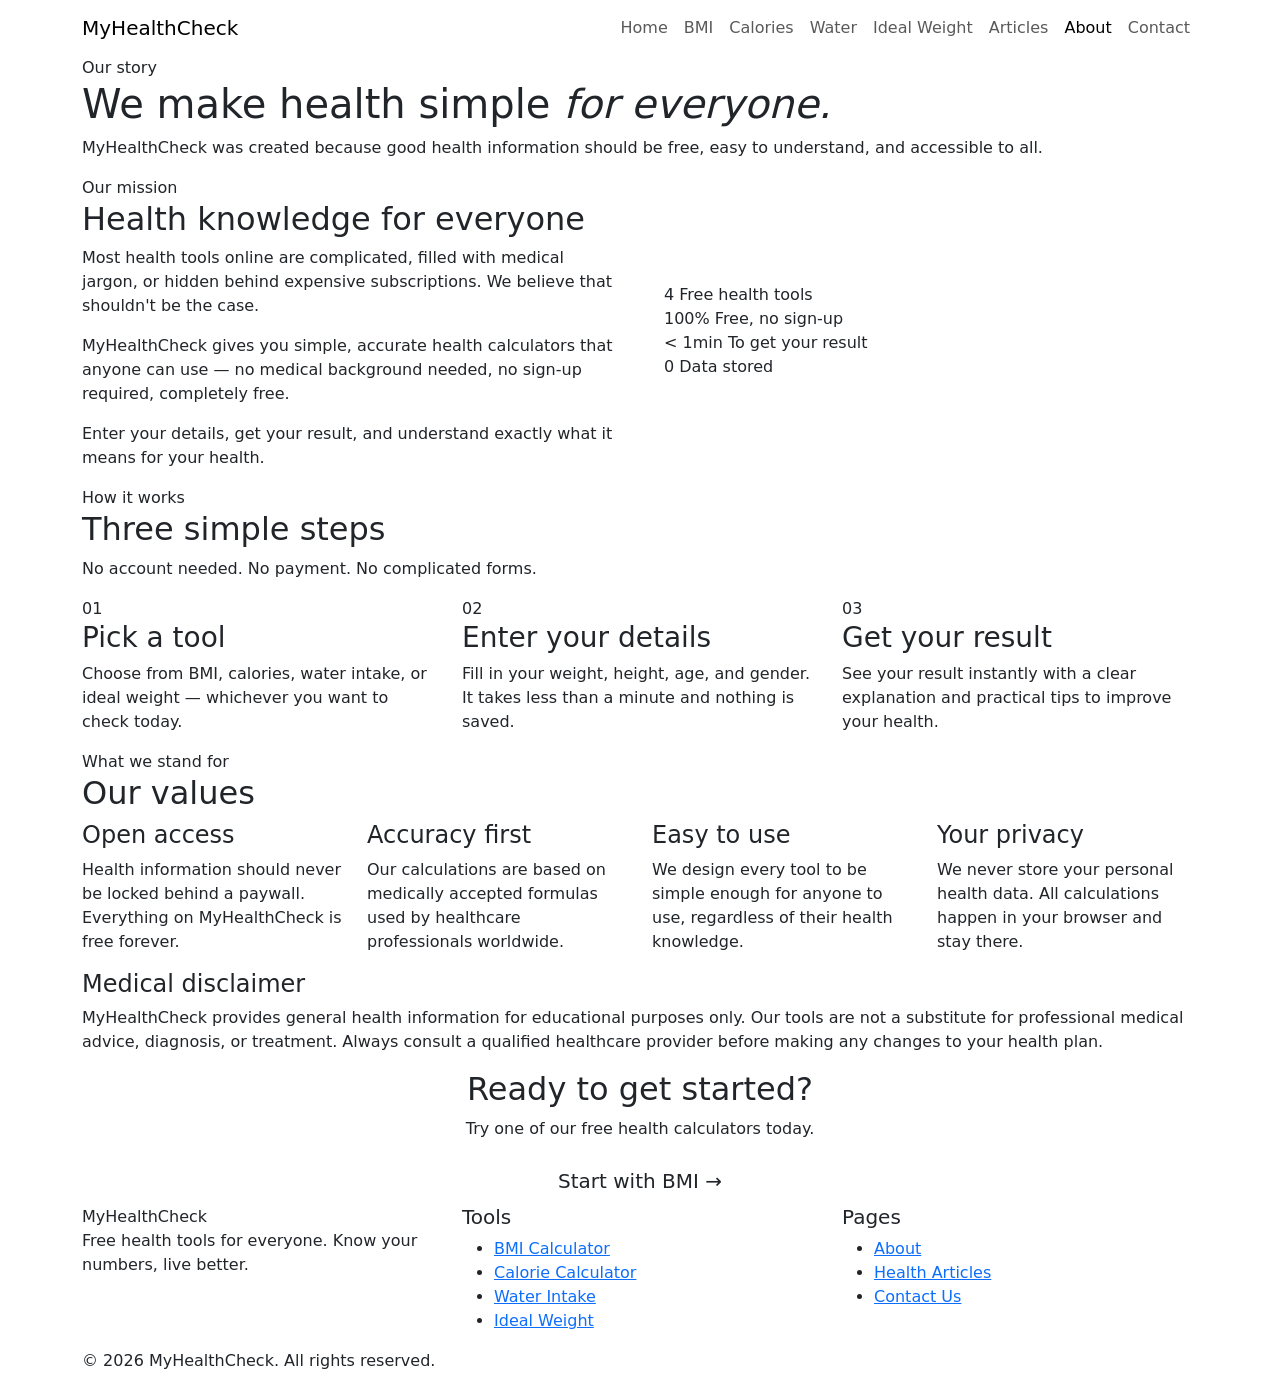
==== About.html @ 9df53d8b "updated the about page" ====
<!DOCTYPE html>
<html lang="en">
<head>
  <meta charset="UTF-8" />
  <meta name="viewport" content="width=device-width, initial-scale=1.0" />
  <title>About | MyHealthCheck</title>
  <link href="https://cdn.jsdelivr.net/npm/bootstrap@5.3.0/dist/css/bootstrap.min.css" rel="stylesheet" />
  <link href="https://fonts.googleapis.com/css2?family=Plus+Jakarta+Sans:wght@400;500;600;700&family=Fraunces:ital,wght@0,400;0,700;1,400&display=swap" rel="stylesheet" />
  <link rel="stylesheet" href="styles.css" />
</head>
<body>

  <!-- NAVBAR -->
  <nav class="navbar navbar-expand-lg sticky-top">
    <div class="container">
      <a class="navbar-brand" href="index.html">MyHealth<span>Check</span></a>
      <button class="navbar-toggler" type="button" data-bs-toggle="collapse" data-bs-target="#navMenu">
        <span class="navbar-toggler-icon"></span>
      </button>
      <div class="collapse navbar-collapse" id="navMenu">
        <ul class="navbar-nav ms-auto align-items-center">
          <li class="nav-item"><a class="nav-link" href="index.html">Home</a></li>
          <li class="nav-divider"></li>
          <li class="nav-item"><a class="nav-link" href="bmi.html">BMI</a></li>
          <li class="nav-divider"></li>
          <li class="nav-item"><a class="nav-link" href="calories.html">Calories</a></li>
          <li class="nav-divider"></li>
          <li class="nav-item"><a class="nav-link" href="water.html">Water</a></li>
          <li class="nav-divider"></li>
          <li class="nav-item"><a class="nav-link" href="weight.html">Ideal Weight</a></li>
          <li class="nav-divider"></li>
          <li class="nav-item"><a class="nav-link" href="articles.html">Articles</a></li>
          <li class="nav-divider"></li>
          <li class="nav-item"><a class="nav-link active" href="about.html">About</a></li>
          <li class="nav-divider"></li>
          <li class="nav-item"><a class="nav-link btn-contact" href="contact.html">Contact</a></li>
        </ul>
      </div>
    </div>
  </nav>

  <!-- PAGE HERO -->
  <section class="page-hero">
    <div class="container">
      <span class="hero-eyebrow">Our story</span>
      <h1 class="page-hero-title">We make health simple <em>for everyone.</em></h1>
      <p class="page-hero-sub">MyHealthCheck was created because good health information should be free, easy to understand, and accessible to all.</p>
    </div>
  </section>

  <!-- MISSION -->
  <section class="about-mission">
    <div class="container">
      <div class="row align-items-center g-5">
        <div class="col-lg-6">
          <span class="section-eyebrow">Our mission</span>
          <h2>Health knowledge for everyone</h2>
          <p>Most health tools online are complicated, filled with medical jargon, or hidden behind expensive subscriptions. We believe that shouldn't be the case.</p>
          <p>MyHealthCheck gives you simple, accurate health calculators that anyone can use — no medical background needed, no sign-up required, completely free.</p>
          <p>Enter your details, get your result, and understand exactly what it means for your health.</p>
        </div>
        <div class="col-lg-6">
          <div class="mission-stats">
            <div class="mstat">
              <span class="mstat-num">4</span>
              <span class="mstat-label">Free health tools</span>
            </div>
            <div class="mstat accent">
              <span class="mstat-num">100%</span>
              <span class="mstat-label">Free, no sign-up</span>
            </div>
            <div class="mstat">
              <span class="mstat-num">&lt; 1min</span>
              <span class="mstat-label">To get your result</span>
            </div>
            <div class="mstat accent">
              <span class="mstat-num">0</span>
              <span class="mstat-label">Data stored</span>
            </div>
          </div>
        </div>
      </div>
    </div>
  </section>

  <!-- HOW IT WORKS -->
  <section class="how-section">
    <div class="container">
      <div class="section-header">
        <span class="section-eyebrow">How it works</span>
        <h2>Three simple steps</h2>
        <p>No account needed. No payment. No complicated forms.</p>
      </div>
      <div class="row g-4 justify-content-center">
        <div class="col-md-4">
          <div class="step-card">
            <div class="step-num">01</div>
            <h3>Pick a tool</h3>
            <p>Choose from BMI, calories, water intake, or ideal weight — whichever you want to check today.</p>
          </div>
        </div>
        <div class="col-md-4">
          <div class="step-card">
            <div class="step-num">02</div>
            <h3>Enter your details</h3>
            <p>Fill in your weight, height, age, and gender. It takes less than a minute and nothing is saved.</p>
          </div>
        </div>
        <div class="col-md-4">
          <div class="step-card">
            <div class="step-num">03</div>
            <h3>Get your result</h3>
            <p>See your result instantly with a clear explanation and practical tips to improve your health.</p>
          </div>
        </div>
      </div>
    </div>
  </section>

  <!-- VALUES -->
  <section class="values-section">
    <div class="container">
      <div class="section-header">
        <span class="section-eyebrow">What we stand for</span>
        <h2>Our values</h2>
      </div>
      <div class="row g-4">
        <div class="col-sm-6 col-lg-3">
          <div class="value-card">
            <h4>Open access</h4>
            <p>Health information should never be locked behind a paywall. Everything on MyHealthCheck is free forever.</p>
          </div>
        </div>
        <div class="col-sm-6 col-lg-3">
          <div class="value-card">
            <h4>Accuracy first</h4>
            <p>Our calculations are based on medically accepted formulas used by healthcare professionals worldwide.</p>
          </div>
        </div>
        <div class="col-sm-6 col-lg-3">
          <div class="value-card">
            <h4>Easy to use</h4>
            <p>We design every tool to be simple enough for anyone to use, regardless of their health knowledge.</p>
          </div>
        </div>
        <div class="col-sm-6 col-lg-3">
          <div class="value-card">
            <h4>Your privacy</h4>
            <p>We never store your personal health data. All calculations happen in your browser and stay there.</p>
          </div>
        </div>
      </div>
    </div>
  </section>

  <!-- DISCLAIMER -->
  <section class="disclaimer-section">
    <div class="container">
      <div class="disclaimer-box">
        <div>
          <h4>Medical disclaimer</h4>
          <p>MyHealthCheck provides general health information for educational purposes only. Our tools are not a substitute for professional medical advice, diagnosis, or treatment. Always consult a qualified healthcare provider before making any changes to your health plan.</p>
        </div>
      </div>
    </div>
  </section>

  <!-- CTA -->
  <section class="cta-banner">
    <div class="container text-center">
      <h2>Ready to get started?</h2>
      <p>Try one of our free health calculators today.</p>
      <a href="bmi.html" class="btn btn-primary-custom btn-lg">Start with BMI →</a>
    </div>
  </section>

  <!-- FOOTER -->
  <footer class="site-footer">
    <div class="container">
      <div class="row g-4">
        <div class="col-md-4">
          <div class="footer-brand">MyHealth<span>Check</span></div>
          <p>Free health tools for everyone. Know your numbers, live better.</p>
        </div>
        <div class="col-md-4">
          <h5>Tools</h5>
          <ul>
            <li><a href="bmi.html">BMI Calculator</a></li>
            <li><a href="calories.html">Calorie Calculator</a></li>
            <li><a href="water.html">Water Intake</a></li>
            <li><a href="weight.html">Ideal Weight</a></li>
          </ul>
        </div>
        <div class="col-md-4">
          <h5>Pages</h5>
          <ul>
            <li><a href="about.html">About</a></li>
            <li><a href="articles.html">Health Articles</a></li>
            <li><a href="contact.html">Contact Us</a></li>
          </ul>
        </div>
      </div>
      <div class="footer-bottom">
        <p>© 2026 MyHealthCheck. All rights reserved.</p>
      </div>
    </div>
  </footer>

  <script src="https://cdn.jsdelivr.net/npm/bootstrap@5.3.0/dist/js/bootstrap.bundle.min.js"></script>
</body>
</html>
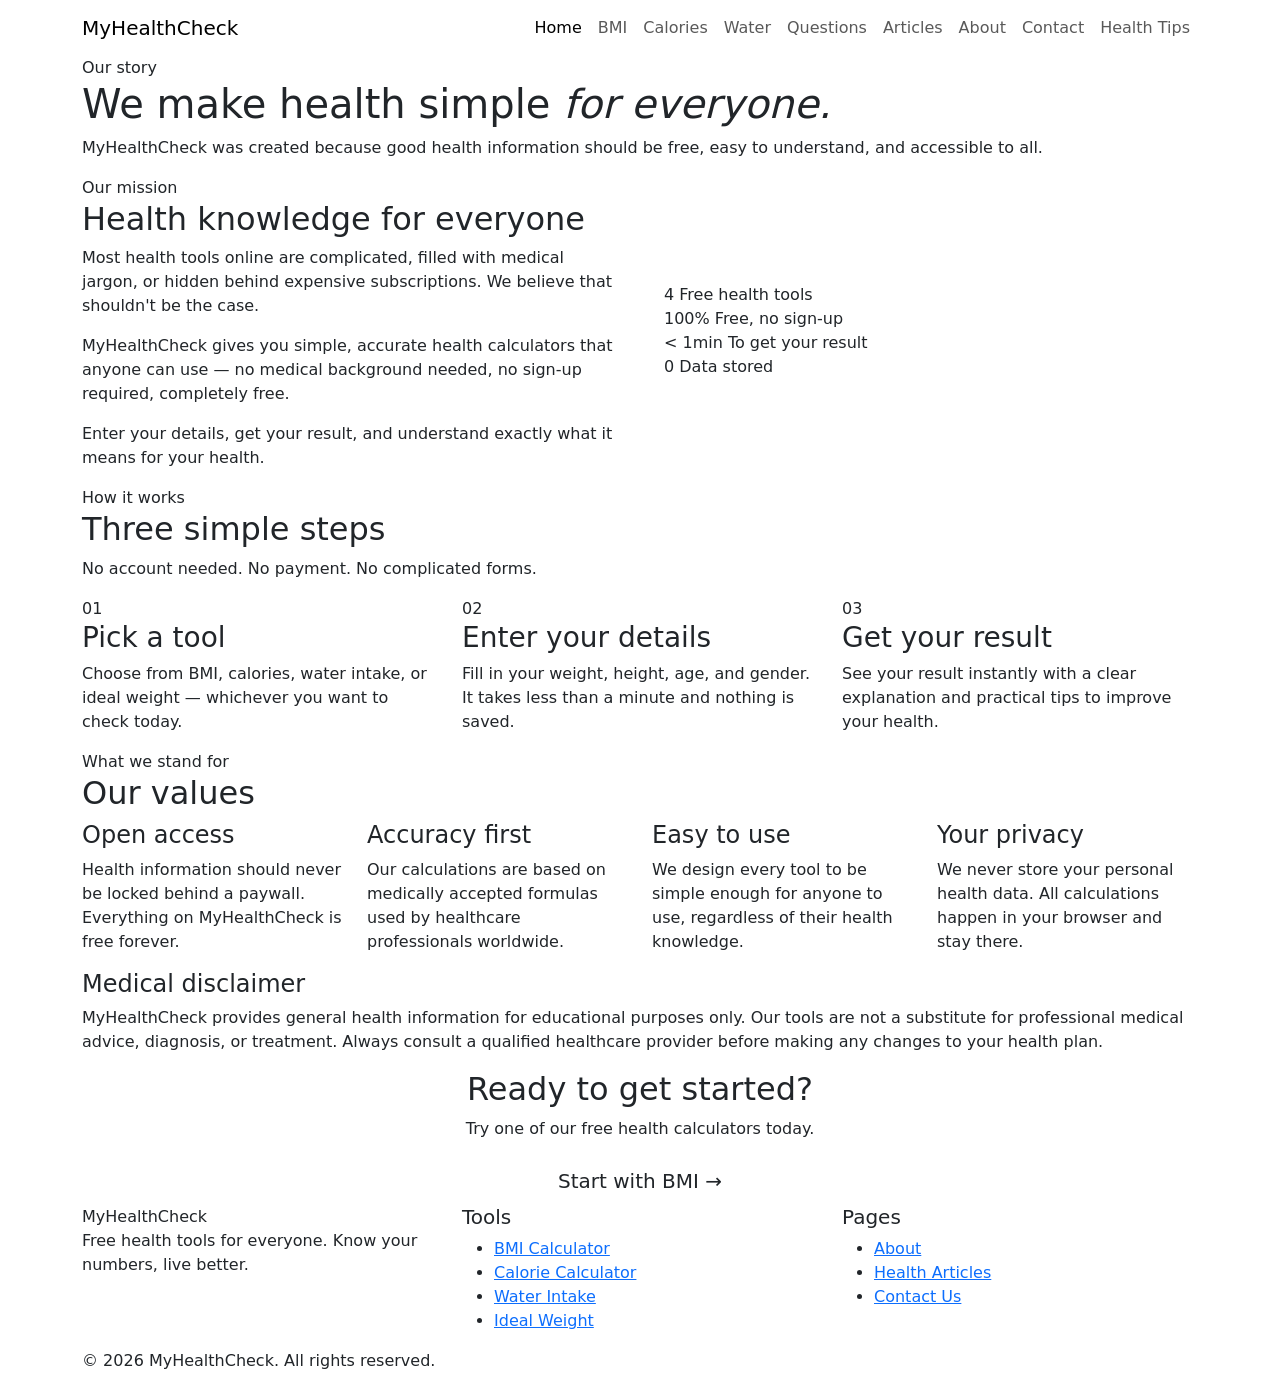
==== commit d10cc282: "corrected/restored" ====
--- a/About.html
+++ b/About.html
@@ -19,21 +19,23 @@
       </button>
       <div class="collapse navbar-collapse" id="navMenu">
         <ul class="navbar-nav ms-auto align-items-center">
-          <li class="nav-item"><a class="nav-link" href="index.html">Home</a></li>
-          <li class="nav-divider"></li>
-          <li class="nav-item"><a class="nav-link" href="bmi.html">BMI</a></li>
-          <li class="nav-divider"></li>
-          <li class="nav-item"><a class="nav-link" href="calories.html">Calories</a></li>
-          <li class="nav-divider"></li>
-          <li class="nav-item"><a class="nav-link" href="water.html">Water</a></li>
-          <li class="nav-divider"></li>
-          <li class="nav-item"><a class="nav-link" href="weight.html">Ideal Weight</a></li>
-          <li class="nav-divider"></li>
-          <li class="nav-item"><a class="nav-link" href="articles.html">Articles</a></li>
-          <li class="nav-divider"></li>
-          <li class="nav-item"><a class="nav-link active" href="about.html">About</a></li>
+          <li class="nav-item"><a class="nav-link active" href="index.html">Home</a></li>
+          <li class="nav-divider"></li>
+          <li class="nav-item"><a class="nav-link" href="BMI.html">BMI</a></li>
+          <li class="nav-divider"></li>
+          <li class="nav-item"><a class="nav-link" href="Calories_calc.html">Calories</a></li>
+          <li class="nav-divider"></li>
+          <li class="nav-item"><a class="nav-link" href="Water_intake.html">Water</a></li>
+          <li class="nav-divider"></li>
+          <li class="nav-item"><a class="nav-link" href="FAQ.html">Questions</a></li>
+          <li class="nav-divider"></li>
+          <li class="nav-item"><a class="nav-link" href="Articles.html">Articles</a></li>
+          <li class="nav-divider"></li>
+          <li class="nav-item"><a class="nav-link" href="About.html">About</a></li>
           <li class="nav-divider"></li>
           <li class="nav-item"><a class="nav-link btn-contact" href="contact.html">Contact</a></li>
+          <li class="nav-divider"></li>
+          <li class="nav-item"><a class="nav-link btn-contact" href="Health_tips.html">Health Tips</a></li>
         </ul>
       </div>
     </div>
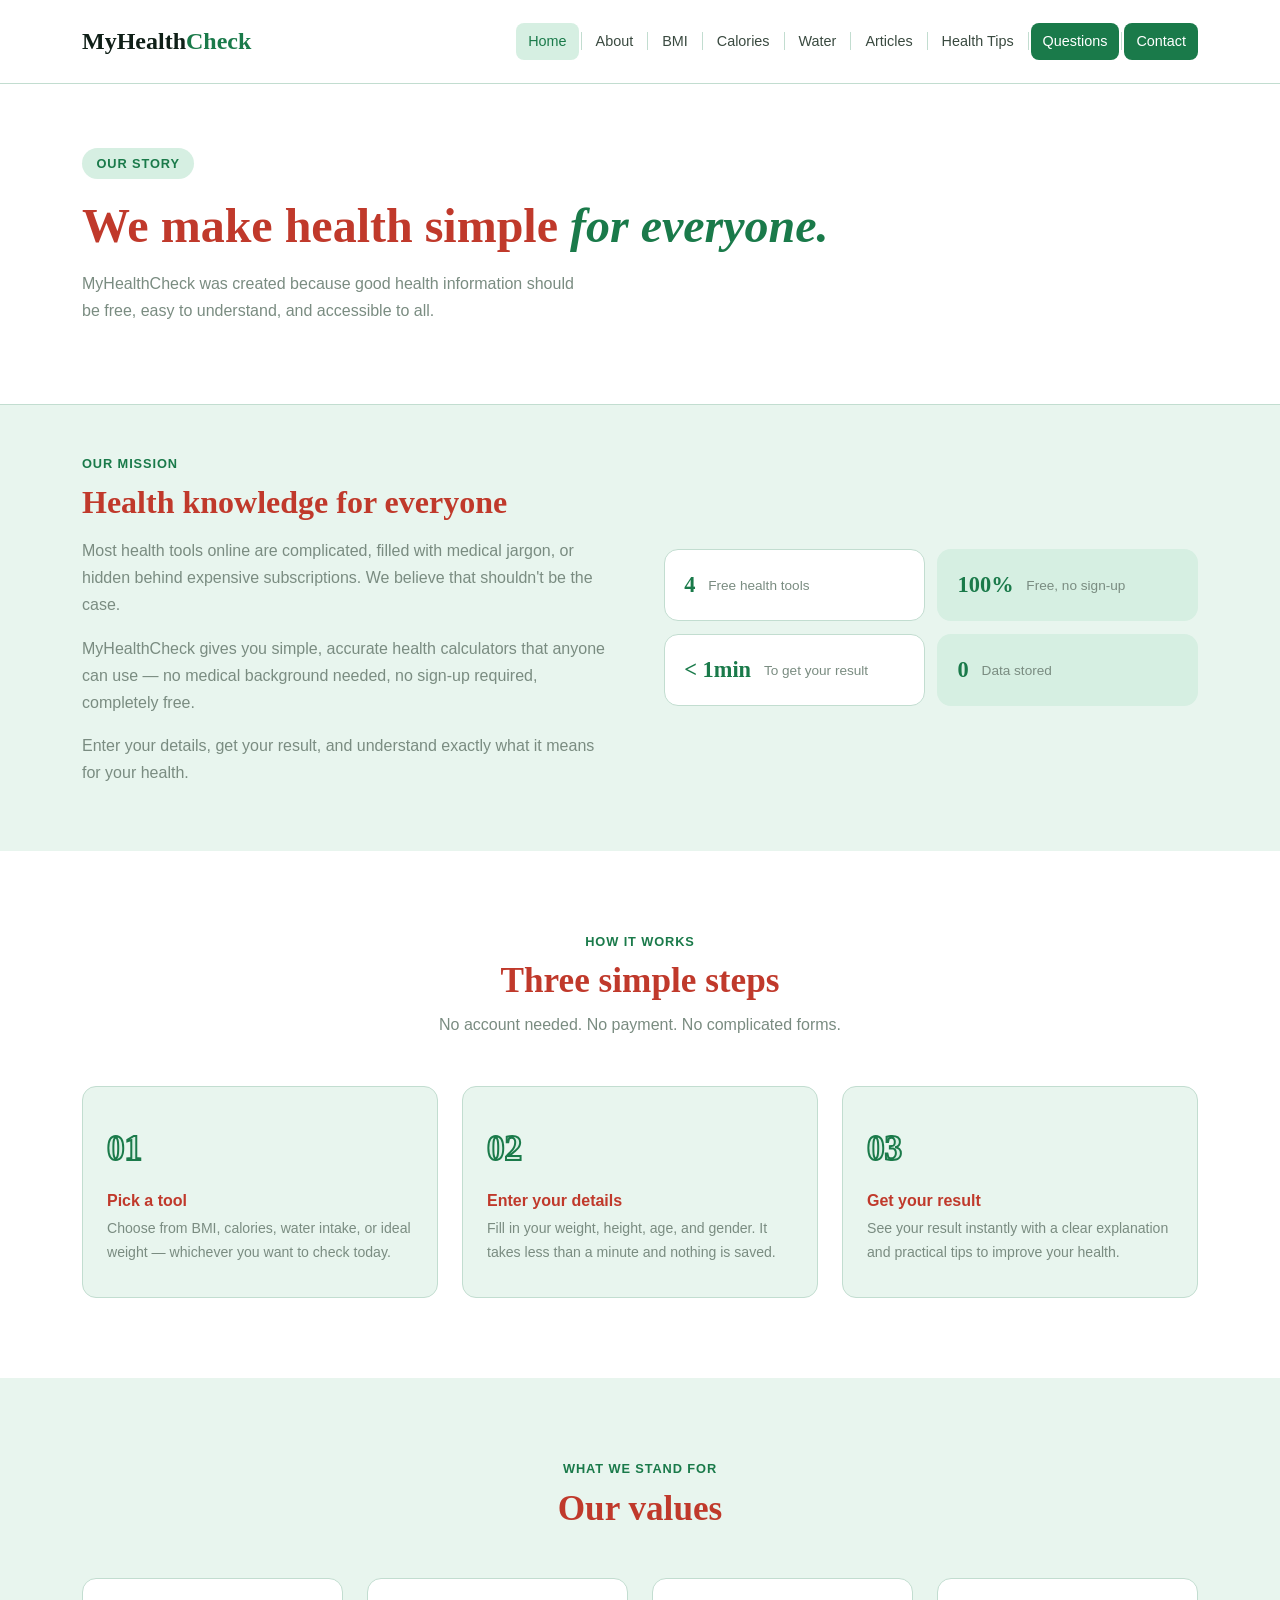
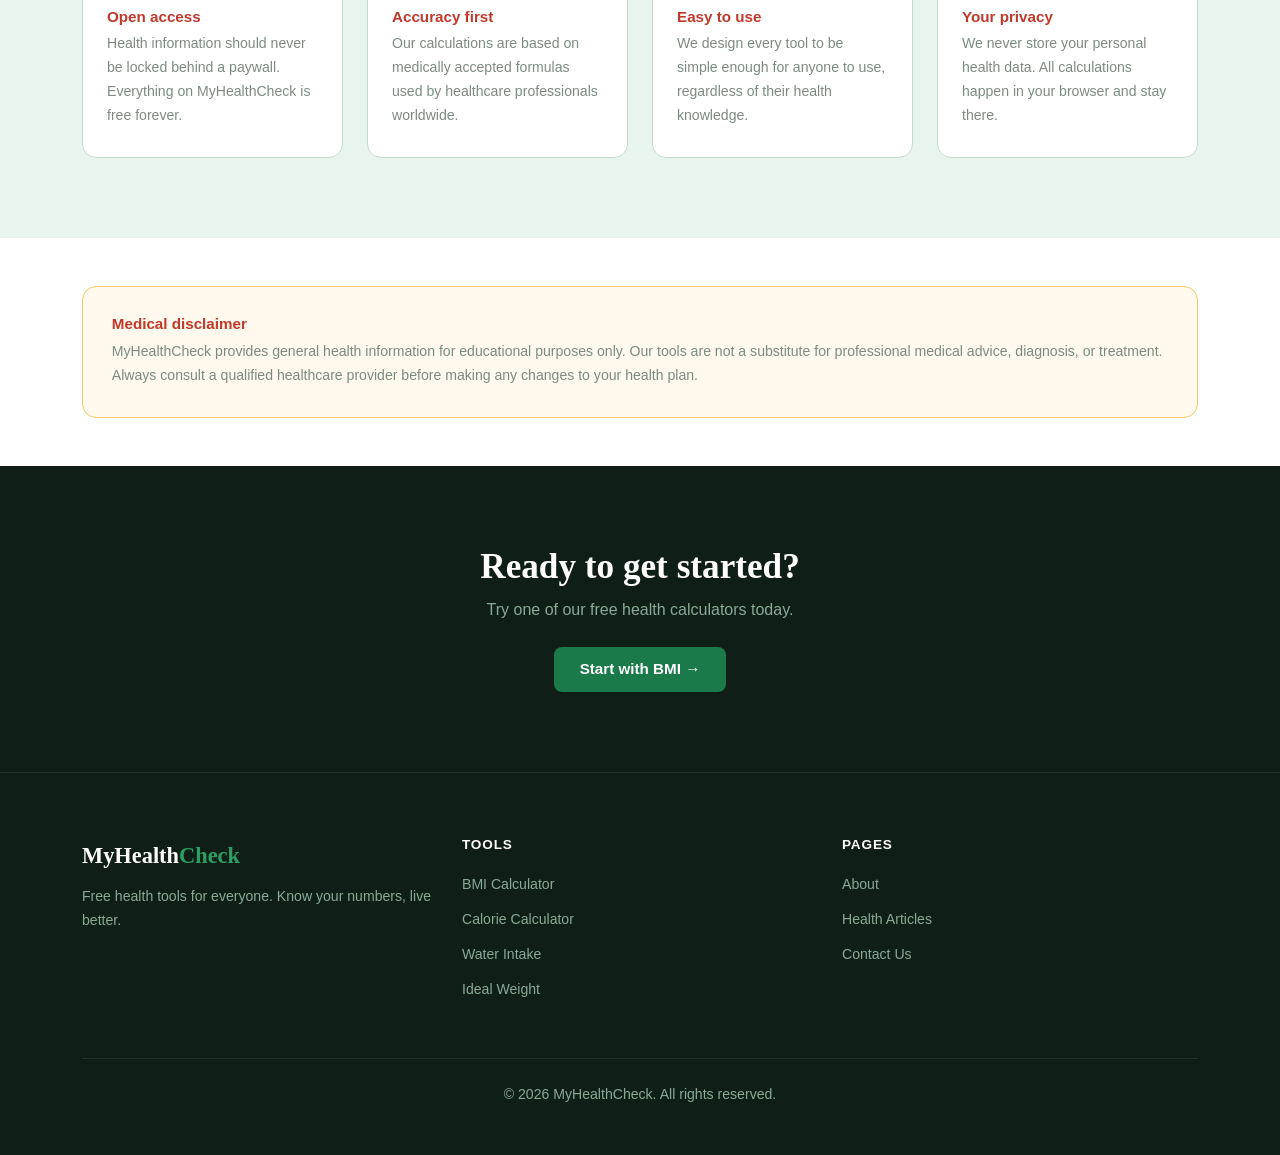
==== commit 17188cb4: "arranged the hyperlinks(NAVBAR)" ====
--- a/About.html
+++ b/About.html
@@ -21,21 +21,21 @@
         <ul class="navbar-nav ms-auto align-items-center">
           <li class="nav-item"><a class="nav-link active" href="index.html">Home</a></li>
           <li class="nav-divider"></li>
+          <li class="nav-item"><a class="nav-link" href="About.html">About</a></li>
+          <li class="nav-divider"></li>
           <li class="nav-item"><a class="nav-link" href="BMI.html">BMI</a></li>
           <li class="nav-divider"></li>
           <li class="nav-item"><a class="nav-link" href="Calories_calc.html">Calories</a></li>
           <li class="nav-divider"></li>
           <li class="nav-item"><a class="nav-link" href="Water_intake.html">Water</a></li>
           <li class="nav-divider"></li>
-          <li class="nav-item"><a class="nav-link" href="FAQ.html">Questions</a></li>
-          <li class="nav-divider"></li>
           <li class="nav-item"><a class="nav-link" href="Articles.html">Articles</a></li>
           <li class="nav-divider"></li>
-          <li class="nav-item"><a class="nav-link" href="About.html">About</a></li>
+          <li class="nav-item"><a class="nav-link" href="Health_tips.html">Health Tips</a></li>
+          <li class="nav-divider"></li>
+          <li class="nav-item"><a class="nav-link btn-contact" href="FAQ.html">Questions</a></li>
           <li class="nav-divider"></li>
           <li class="nav-item"><a class="nav-link btn-contact" href="contact.html">Contact</a></li>
-          <li class="nav-divider"></li>
-          <li class="nav-item"><a class="nav-link btn-contact" href="Health_tips.html">Health Tips</a></li>
         </ul>
       </div>
     </div>
--- a/styles.css
+++ b/styles.css
@@ -0,0 +1,278 @@
+/* MyHealthCheck - styles.css */
+:root {
+  --green: #1a7a4a; --green-light: #d6efe2; --dark: #0f1f17;
+  --heading: #c0392b; --body-text: #3a4a40; --muted: #7a8c81;
+  --bg: #e8f5ee; --white: #ffffff; --border: #c2ddd0; --radius: 14px;
+}
+
+* { box-sizing: border-box; margin: 0; padding: 0; }
+
+body { font-family: 'Plus Jakarta Sans', sans-serif; color: var(--body-text); background: var(--bg); line-height: 1.7; }
+
+/* NAVBAR */
+.navbar { background: var(--white); border-bottom: 1px solid var(--border); padding: 1rem 0; }
+.navbar-brand { font-family: 'Fraunces', serif; font-size: 1.5rem; font-weight: 700; color: var(--dark) !important; text-decoration: none; }
+.navbar-brand span { color: var(--green); }
+.nav-link { color: var(--body-text) !important; font-size: 0.9rem; font-weight: 500; padding: 0.4rem 0.75rem !important; border-radius: 8px; transition: background 0.2s, color 0.2s; }
+.nav-link:hover, .nav-link.active { color: var(--green) !important; background: var(--green-light); }
+.btn-contact { background: var(--green) !important; color: var(--white) !important; }
+.nav-divider { width: 1px; height: 18px; background: var(--border); margin: 0 2px; }
+@media (max-width: 991px) { .nav-divider { display: none; } }
+
+/* BUTTONS */
+.btn-primary-custom { background: var(--green); color: var(--white); border: none; padding: 0.7rem 1.6rem; border-radius: 8px; font-weight: 600; font-size: 0.95rem; text-decoration: none; display: inline-block; transition: opacity 0.2s; }
+.btn-primary-custom:hover { opacity: 0.88; color: var(--white); }
+.btn-outline-custom { background: transparent; color: var(--green); border: 1.5px solid var(--green); padding: 0.7rem 1.6rem; border-radius: 8px; font-weight: 600; font-size: 0.95rem; text-decoration: none; display: inline-block; transition: background 0.2s; }
+.btn-outline-custom:hover { background: var(--green-light); color: var(--green); }
+
+/* HERO */
+.hero { background: var(--white); padding: 2.5rem 0; }
+.hero-eyebrow { display: inline-block; font-size: 0.8rem; font-weight: 600; letter-spacing: 0.07em; text-transform: uppercase; color: var(--green); background: var(--green-light); padding: 0.3rem 0.9rem; border-radius: 20px; margin-bottom: 1.2rem; }
+.hero-title { font-family: 'Fraunces', serif; font-size: clamp(2.8rem, 6vw, 4.5rem); font-weight: 900; color: var(--heading); line-height: 1.1; margin-bottom: 1rem; }
+.hero-title em { font-style: italic; color: var(--green); }
+.hero-sub { font-size: 1rem; color: var(--muted); max-width: 460px; margin-bottom: 2rem; }
+.hero-ctas { display: flex; gap: 1rem; flex-wrap: wrap; }
+
+/* HERO STAT CARDS */
+.hero-visual { position: relative; width: 360px; height: 300px; }
+.stat-card { position: absolute; background: var(--white); border: 1px solid var(--border); border-radius: var(--radius); padding: 1.2rem 1.4rem; display: flex; flex-direction: column; gap: 0.2rem; box-shadow: 0 4px 20px rgba(0,0,0,0.06); }
+.card-1 { top: 0; left: 30px; width: 155px; }
+.card-2 { top: 95px; right: 0; width: 165px; }
+.card-3 { bottom: 0; left: 0; width: 170px; }
+.stat-label { font-size: 0.75rem; color: var(--muted); text-transform: uppercase; letter-spacing: 0.05em; }
+.stat-value { font-family: 'Fraunces', serif; font-size: 1.9rem; font-weight: 700; color: var(--heading); }
+.stat-tag { font-size: 0.72rem; font-weight: 600; padding: 0.2rem 0.6rem; border-radius: 20px; width: fit-content; }
+.stat-tag.normal { background: var(--green-light); color: var(--green); }
+.stat-tag.hydrate { background: #e8f4ff; color: #1a6aaa; }
+.stat-tag.cal { background: #fff8ec; color: #b87800; }
+
+/* SECTION SHARED */
+.section-eyebrow { display: block; font-size: 0.8rem; font-weight: 600; letter-spacing: 0.07em; text-transform: uppercase; color: var(--green); margin-bottom: 0.5rem; }
+.section-header { text-align: center; margin-bottom: 3rem; }
+.section-header h2, .why-section h2 { font-family: 'Fraunces', serif; font-size: clamp(1.7rem, 3vw, 2.2rem); font-weight: 700; color: var(--heading); margin-bottom: 0.5rem; }
+.section-header p, .why-section p { color: var(--muted); }
+
+/* TOOLS */
+.tools-section { padding: 5rem 0; background: var(--bg); }
+.tool-card { display: block; background: var(--white); border: 1px solid var(--border); border-radius: var(--radius); padding: 1.8rem 1.4rem; text-decoration: none; color: var(--body-text); height: 100%; transition: border-color 0.2s, transform 0.2s; }
+.tool-card:hover { border-color: var(--green); transform: translateY(-3px); color: var(--body-text); }
+.tool-card h3 { font-size: 1rem; font-weight: 700; color: var(--heading); margin-bottom: 0.4rem; }
+.tool-card p { font-size: 0.88rem; color: var(--muted); margin-bottom: 0.8rem; }
+.tool-link { font-size: 0.85rem; font-weight: 600; color: var(--green); }
+
+/* WHY */
+.why-section { padding: 5rem 0; background: var(--white); }
+.why-section h2 { line-height: 1.2; margin-bottom: 1rem; }
+.why-section p { margin-bottom: 1rem; }
+.why-list { list-style: none; padding: 0; display: flex; flex-direction: column; gap: 0.5rem; }
+.why-list li { font-size: 0.92rem; font-weight: 500; }
+.tips-grid { display: grid; grid-template-columns: 1fr 1fr; gap: 1rem; }
+.tip-card { background: var(--bg); border: 1px solid var(--border); border-radius: var(--radius); padding: 1.4rem; }
+.tip-card.accent { background: var(--green-light); border-color: transparent; }
+.tip-card h4 { font-size: 0.92rem; font-weight: 700; color: var(--heading); margin-bottom: 0.3rem; }
+.tip-card p { font-size: 0.85rem; color: var(--muted); margin: 0; }
+
+/* CTA BANNER */
+.cta-banner { padding: 5rem 0; background: var(--dark); }
+.cta-banner h2 { font-family: 'Fraunces', serif; font-size: clamp(1.7rem, 3vw, 2.2rem); font-weight: 700; color: var(--white); margin-bottom: 0.5rem; }
+.cta-banner p { color: #8aaa96; margin-bottom: 1.5rem; }
+
+/* FOOTER */
+.site-footer { background: var(--dark); border-top: 1px solid #1e3428; padding: 4rem 0 2rem; color: #8aaa96; }
+.footer-brand { font-family: 'Fraunces', serif; font-size: 1.4rem; font-weight: 700; color: var(--white); margin-bottom: 0.6rem; }
+.footer-brand span { color: #2d9e61; }
+.site-footer p { font-size: 0.88rem; }
+.site-footer h5 { color: var(--white); font-size: 0.85rem; font-weight: 700; text-transform: uppercase; letter-spacing: 0.06em; margin-bottom: 1rem; }
+.site-footer ul { list-style: none; padding: 0; display: flex; flex-direction: column; gap: 0.5rem; }
+.site-footer ul a { color: #8aaa96; text-decoration: none; font-size: 0.88rem; transition: color 0.2s; }
+.site-footer ul a:hover { color: var(--white); }
+.footer-bottom { border-top: 1px solid #1e3428; margin-top: 2.5rem; padding-top: 1.5rem; text-align: center; font-size: 0.82rem; }
+
+/* RESPONSIVE */
+@media (max-width: 768px) {
+  .hero { padding: 3rem 0; }
+  .hero-ctas { flex-direction: column; }
+  .tips-grid { grid-template-columns: 1fr; }
+}
+
+/* PAGE HERO */
+.page-hero { background: var(--white); padding: 4rem 0; border-bottom: 1px solid var(--border); }
+.page-hero-title { font-family: 'Fraunces', serif; font-size: clamp(2rem, 5vw, 3rem); font-weight: 700; color: var(--heading); line-height: 1.15; margin-bottom: 1rem; }
+.page-hero-title em { font-style: italic; color: var(--green); }
+.page-hero-sub { font-size: 1rem; color: var(--muted); max-width: 500px; }
+
+/* ABOUT PAGE */
+.about-mission { padding: 3rem 0; background: var(--bg); }
+.about-mission h2 { font-family: 'Fraunces', serif; font-size: clamp(1.6rem, 3vw, 2rem); font-weight: 700; color: var(--heading); margin-bottom: 1rem; }
+.about-mission p { color: var(--muted); margin-bottom: 1rem; }
+.mission-stats { display: grid; grid-template-columns: 1fr 1fr; gap: 0.8rem; }
+.mstat { background: var(--white); border: 1px solid var(--border); border-radius: var(--radius); padding: 1rem 1.2rem; display: flex; flex-direction: row; align-items: center; gap: 0.8rem; }
+.mstat.accent { background: var(--green-light); border-color: transparent; }
+.mstat-num { font-family: 'Fraunces', serif; font-size: 1.4rem; font-weight: 700; color: var(--green); white-space: nowrap; }
+.mstat-label { font-size: 0.85rem; color: var(--muted); }
+.how-section { padding: 5rem 0; background: var(--white); }
+.step-card { background: var(--bg); border: 1px solid var(--border); border-radius: var(--radius); padding: 2rem 1.5rem; height: 100%; }
+.step-num { font-family: 'Fraunces', serif; font-size: 2.2rem; font-weight: 700; color: var(--green-light); -webkit-text-stroke: 2px var(--green); margin-bottom: 0.8rem; }
+.step-card h3 { font-size: 1rem; font-weight: 700; color: var(--heading); margin-bottom: 0.4rem; }
+.step-card p { font-size: 0.88rem; color: var(--muted); margin: 0; }
+.values-section { padding: 5rem 0; background: var(--bg); }
+.value-card { background: var(--white); border: 1px solid var(--border); border-radius: var(--radius); padding: 1.8rem 1.5rem; height: 100%; }
+.value-card h4 { font-size: 0.95rem; font-weight: 700; color: var(--heading); margin-bottom: 0.4rem; }
+.value-card p { font-size: 0.88rem; color: var(--muted); margin: 0; }
+.disclaimer-section { padding: 3rem 0; background: var(--white); }
+.disclaimer-box { display: flex; gap: 1.2rem; align-items: flex-start; background: #fff8ec; border: 1px solid #f4c86a; border-radius: var(--radius); padding: 1.8rem; }
+.disclaimer-box h4 { font-size: 0.95rem; font-weight: 700; color: var(--heading); margin-bottom: 0.4rem; }
+.disclaimer-box p { font-size: 0.88rem; color: var(--muted); margin: 0; }
+
+/* CONTACT PAGE */
+.contact-section { padding: 60px 0; background: #f5f8f6; }
+.contact-form-card { background: white; border: 2px solid #dce8df; border-radius: 20px; padding: 35px; box-shadow: 0 10px 25px rgba(0,0,0,0.08); }
+.health-form-banner { background: #1a7a4a; color: white; text-align: center; padding: 20px; border-radius: 15px; margin-bottom: 30px; }
+.health-form-banner h2 { margin-bottom: 8px; }
+.section-title { color: #1a7a4a; margin-bottom: 15px; font-weight: 600; }
+label { display: block; margin-bottom: 8px; font-weight: 600; }
+input, select, textarea { width: 100%; border: 2px solid #dce8df; border-radius: 12px; padding: 12px 15px; transition: all 0.3s ease; }
+input:focus, select:focus, textarea:focus { border-color: #1a7a4a; outline: none; box-shadow: 0 0 0 4px rgba(26,122,74,0.15); }
+.btn-submit { width: 100%; background: #1a7a4a; color: white; border: none; padding: 14px; border-radius: 12px; font-size: 1rem; font-weight: 600; }
+.btn-submit:hover { background: #15643d; }
+.error-msg { color: #d32f2f; display: none; margin-top: 5px; font-size: 0.85rem; }
+.input-error { border-color: #d32f2f !important; }
+.alert-success-custom { background: #d4edda; color: #155724; padding: 12px; border-radius: 10px; margin-bottom: 20px; }
+.contact-info { padding-top: 1rem; }
+.contact-info h3 { font-family: 'Fraunces', serif; font-size: 1.3rem; font-weight: 700; color: var(--heading); margin-bottom: 1.5rem; }
+.contact-info-item { display: flex; gap: 1rem; align-items: flex-start; margin-bottom: 1.5rem; padding-bottom: 1.5rem; border-bottom: 1px solid var(--border); }
+.contact-info-item:last-child { border-bottom: none; }
+.contact-info-icon { font-size: 1.4rem; flex-shrink: 0; margin-top: 2px; }
+.contact-info-item h4 { font-size: 0.92rem; font-weight: 700; color: var(--heading); margin-bottom: 0.2rem; }
+.contact-info-item p { font-size: 0.88rem; color: var(--muted); margin: 0; }
+
+/* ARTICLES PAGE */
+.articles-section { padding: 3rem 0 5rem; background: var(--bg); }
+.article-filters { display: flex; gap: 0.6rem; flex-wrap: wrap; margin-bottom: 2.5rem; }
+.filter-btn { background: var(--white); border: 1px solid var(--border); color: var(--body-text); padding: 0.45rem 1.1rem; border-radius: 20px; font-size: 0.88rem; font-weight: 500; cursor: pointer; transition: all 0.2s; font-family: 'Plus Jakarta Sans', sans-serif; }
+.filter-btn:hover, .filter-btn.active { background: var(--green); color: var(--white); border-color: var(--green); }
+.article-card { background: var(--white); border: 1px solid var(--border); border-radius: var(--radius); overflow: hidden; height: 100%; transition: transform 0.2s, box-shadow 0.2s; }
+.article-card:hover { transform: translateY(-3px); box-shadow: 0 8px 24px rgba(0,0,0,0.08); }
+.article-img { height: 160px; width: 100%; }
+.nutrition-bg { background: linear-gradient(135deg, #a8e6cf, #56ab2f); }
+.fitness-bg { background: linear-gradient(135deg, #ffecd2, #fcb69f); }
+.sleep-bg { background: linear-gradient(135deg, #c2e9fb, #a1c4fd); }
+.mental-bg { background: linear-gradient(135deg, #f8c8d4, #e96c9a); }
+.article-body { padding: 1.4rem; }
+.article-tag { display: inline-block; font-size: 0.75rem; font-weight: 600; padding: 0.2rem 0.7rem; border-radius: 20px; margin-bottom: 0.8rem; }
+.nutrition-tag { background: #d4edda; color: #1a6b35; }
+.fitness-tag { background: #fff3e0; color: #b85c00; }
+.sleep-tag { background: #e8f4fd; color: #1565c0; }
+.mental-tag { background: #fce4ec; color: #880e4f; }
+.article-card h3 { font-size: 0.98rem; font-weight: 700; color: var(--heading); margin-bottom: 0.5rem; line-height: 1.4; }
+.article-card p { font-size: 0.86rem; color: var(--muted); margin-bottom: 1rem; }
+.article-meta { display: flex; justify-content: space-between; align-items: center; font-size: 0.82rem; color: var(--muted); }
+.article-link { font-weight: 600; color: var(--green); text-decoration: none; }
+.article-link:hover { text-decoration: underline; }
+
+/* TIPS PAGE */
+.tips-page-section { padding: 3rem 0 5rem; background: var(--bg); }
+.tips-category { margin-bottom: 4rem; }
+.category-frame { border: 3px solid var(--green); border-radius: var(--radius); overflow: hidden; margin-bottom: 1.5rem; text-align: center; width: 250px; float: left; margin-right: 1.5rem; }
+.nutrition-frame { border-color: #1a6b35; }
+.fitness-frame { border-color: #b85c00; }
+.sleep-frame { border-color: #1565c0; }
+.category-frame h2 { font-family: 'Fraunces', serif; font-size: 1.3rem; font-weight: 700; color: var(--white); padding: 0.7rem 1rem; margin: 0; }
+.nutrition-frame h2 { background: #1a6b35; }
+.fitness-frame h2 { background: #b85c00; }
+.sleep-frame h2 { background: #1565c0; }
+.category-frame-img { width: 100%; height: 250px; object-fit: cover; display: block; }
+.category-frame p { font-size: 0.85rem; color: var(--muted); padding: 0.8rem 1rem; margin: 0; background: var(--white); }
+.tip-item { background: var(--white); border: 1px solid var(--border); border-radius: var(--radius); padding: 1.2rem; display: flex; gap: 1rem; align-items: flex-start; height: 100%; }
+.tip-number { font-family: 'Fraunces', serif; font-size: 1.4rem; font-weight: 700; flex-shrink: 0; line-height: 1; margin-top: 2px; }
+.nutrition-num { color: #1a6b35; }
+.fitness-num { color: #b85c00; }
+.sleep-num { color: #1565c0; }
+.tip-item h4 { font-size: 0.95rem; font-weight: 700; color: var(--heading); margin-bottom: 0.3rem; }
+.tip-item p { font-size: 0.86rem; color: var(--muted); margin: 0; }
+
+/* DIET SECTION */
+.diets-section { padding: 5rem 0; background: var(--white); }
+.diet-card { background: var(--white); border: 1px solid var(--border); border-radius: var(--radius); overflow: hidden; height: 100%; transition: transform 0.2s, box-shadow 0.2s; }
+.diet-card:hover { transform: translateY(-3px); box-shadow: 0 8px 24px rgba(26,122,74,0.1); }
+.diet-img { height: 150px; width: 100%; }
+.mediterranean-bg { background: linear-gradient(135deg, #84fab0, #8fd3f4); }
+.keto-bg { background: linear-gradient(135deg, #f6d365, #fda085); }
+.plant-bg { background: linear-gradient(135deg, #96fbc4, #f9f586); }
+.dash-bg { background: linear-gradient(135deg, #a18cd1, #fbc2eb); }
+.diet-body { padding: 1.2rem; }
+.diet-body h4 { font-size: 0.98rem; font-weight: 700; color: var(--heading); margin-bottom: 0.4rem; }
+.diet-body p { font-size: 0.86rem; color: var(--muted); margin: 0; }
+
+/* STAY IN TOUCH */
+.stay-in-touch { padding: 4rem 0; background: var(--dark); }
+.stay-in-touch .section-eyebrow { color: var(--green-light); }
+.stay-in-touch h2 { font-family: 'Fraunces', serif; font-size: clamp(1.6rem, 3vw, 2rem); font-weight: 700; color: var(--white); margin-bottom: 0.5rem; }
+.stay-in-touch p { color: rgba(255,255,255,0.7); }
+.touch-form-card { background: var(--white); border-radius: var(--radius); padding: 2rem; }
+
+/* WATER INTAKE PAGE */
+.water-hero { position: relative; background: url('images/drinking_water.jpg') center top / cover no-repeat; min-height: 420px; display: flex; align-items: center; }
+.water-overlay { position: absolute; top: 0; left: 0; right: 0; bottom: 0; background: rgba(0,0,0,0.55); }
+.water-hero-content { position: relative; z-index: 1; padding: 4rem 0; }
+.water-hero-title { font-family: 'Fraunces', serif; font-size: clamp(2.2rem, 5vw, 3.5rem); font-weight: 900; color: var(--white); line-height: 1.15; margin-bottom: 1rem; }
+.water-hero-title em { font-style: italic; color: #90caf9; }
+.water-hero-sub { font-size: 1rem; color: rgba(255,255,255,0.85); max-width: 480px; }
+.water-section { padding: 4rem 0; background: var(--bg); }
+.water-card { background: var(--white); border: 1px solid var(--border); border-radius: var(--radius); padding: 2.5rem; }
+.water-card h2 { font-family: 'Fraunces', serif; font-size: 1.6rem; font-weight: 700; color: var(--heading); margin-bottom: 0.3rem; }
+.water-card p { font-size: 0.88rem; color: var(--muted); margin-bottom: 1.5rem; }
+.water-result { margin-top: 2rem; background: var(--green-light); border: 1px solid var(--green); border-radius: var(--radius); padding: 2rem; text-align: center; }
+.water-result h3 { font-family: 'Fraunces', serif; font-size: 1.2rem; font-weight: 700; color: var(--heading); margin-bottom: 1.5rem; }
+.water-result-numbers { display: flex; justify-content: center; align-items: center; gap: 2rem; margin-bottom: 1.2rem; }
+.water-number { display: flex; flex-direction: column; align-items: center; gap: 0.2rem; }
+.water-number span:first-child { font-family: 'Fraunces', serif; font-size: 3rem; font-weight: 700; color: var(--green); line-height: 1; }
+.water-unit { font-size: 0.85rem; color: var(--muted); font-weight: 500; }
+.water-divider { font-size: 0.9rem; color: var(--muted); }
+.water-tip { font-size: 0.88rem; color: var(--body-text); margin: 0; }
+.water-tips-section { padding: 4rem 0 5rem; background: var(--white); }
+.water-tip-card { background: var(--bg); border: 1px solid var(--border); border-left: 4px solid var(--green); border-radius: var(--radius); padding: 1.5rem; height: 100%; }
+.water-tip-card h4 { font-size: 0.95rem; font-weight: 700; color: var(--heading); margin-bottom: 0.4rem; }
+.water-tip-card p { font-size: 0.86rem; color: var(--muted); margin: 0; }
+
+/* BMI PAGE */
+.bmi-section { padding: 4rem 0; background: var(--bg); }
+.bmi-card { background: var(--white); border: 1px solid var(--border); border-radius: var(--radius); padding: 2.5rem; }
+.bmi-card h2 { font-family: 'Fraunces', serif; font-size: 1.6rem; font-weight: 700; color: var(--heading); margin-bottom: 0.3rem; }
+.bmi-card p { font-size: 0.88rem; color: var(--muted); margin-bottom: 1.5rem; }
+.bmi-result { margin-top: 2rem; background: var(--green-light); border: 1px solid var(--green); border-radius: var(--radius); padding: 2rem; text-align: center; }
+.bmi-score-box { display: flex; flex-direction: column; align-items: center; gap: 0.3rem; margin-bottom: 1rem; }
+.bmi-score-label { font-size: 0.8rem; font-weight: 600; text-transform: uppercase; letter-spacing: 0.07em; color: var(--muted); }
+.bmi-score { font-family: 'Fraunces', serif; font-size: 4rem; font-weight: 700; color: var(--green); line-height: 1; }
+.bmi-category { font-size: 1.1rem; font-weight: 700; }
+.bmi-message { font-size: 0.88rem; color: var(--body-text); margin: 0; }
+.bmi-scale-card { background: var(--white); border: 1px solid var(--border); border-radius: var(--radius); padding: 2rem; }
+.bmi-scale-card h3 { font-family: 'Fraunces', serif; font-size: 1.3rem; font-weight: 700; color: var(--heading); margin-bottom: 0.3rem; }
+.bmi-scale-card p { font-size: 0.88rem; color: var(--muted); margin-bottom: 1.2rem; }
+.bmi-scale-item { display: flex; justify-content: space-between; align-items: center; padding: 0.75rem 1rem; border-radius: 8px; margin-bottom: 0.5rem; }
+.bmi-scale-item.underweight { background: #e8f4fd; }
+.bmi-scale-item.normal { background: #d4edda; }
+.bmi-scale-item.overweight { background: #fff3e0; }
+.bmi-scale-item.obese { background: #fce4ec; }
+.bmi-range { font-size: 0.88rem; font-weight: 600; color: var(--body-text); }
+.bmi-scale-label { font-size: 0.88rem; font-weight: 700; color: var(--heading); }
+.bmi-note { font-size: 0.8rem; color: var(--muted); margin-top: 1rem; font-style: italic; }
+.bmi-info-section { padding: 4rem 0 5rem; background: var(--white); }
+.bmi-info-card { background: var(--bg); border: 1px solid var(--border); border-left: 4px solid var(--green); border-radius: var(--radius); padding: 1.5rem; height: 100%; }
+.bmi-info-card h4 { font-size: 0.95rem; font-weight: 700; color: var(--heading); margin-bottom: 0.4rem; }
+.bmi-info-card p { font-size: 0.86rem; color: var(--muted); margin: 0; }
+
+/* CALORIE PAGE */
+.cal-section { padding: 4rem 0; background: var(--bg); }
+.cal-result { margin-top: 2rem; background: var(--green-light); border: 1px solid var(--green); border-radius: var(--radius); padding: 2rem; text-align: center; }
+.cal-result h3 { font-family: 'Fraunces', serif; font-size: 1.2rem; font-weight: 700; color: var(--heading); margin-bottom: 1.5rem; }
+.cal-result-grid { display: grid; grid-template-columns: 1fr 1fr 1fr; gap: 1rem; margin-bottom: 1rem; }
+.cal-result-item { background: var(--white); border-radius: var(--radius); padding: 1.2rem 0.8rem; display: flex; flex-direction: column; gap: 0.3rem; align-items: center; }
+.cal-result-item.lose { border-top: 3px solid #1565c0; }
+.cal-result-item.gain { border-top: 3px solid #1a7a4a; }
+.cal-result-num { font-family: 'Fraunces', serif; font-size: 1.3rem; font-weight: 700; color: var(--heading); }
+.cal-result-label { font-size: 0.78rem; color: var(--muted); font-weight: 500; text-align: center; }
+.cal-note { font-size: 0.82rem; color: var(--muted); margin: 0; font-style: italic; }
+.cal-info-item { background: var(--bg); border-radius: 8px; padding: 1rem 1.2rem; margin-bottom: 0.8rem; }
+.cal-info-item h4 { font-size: 0.9rem; font-weight: 700; color: var(--heading); margin-bottom: 0.3rem; }
+.cal-info-item p { font-size: 0.85rem; color: var(--muted); margin: 0; }
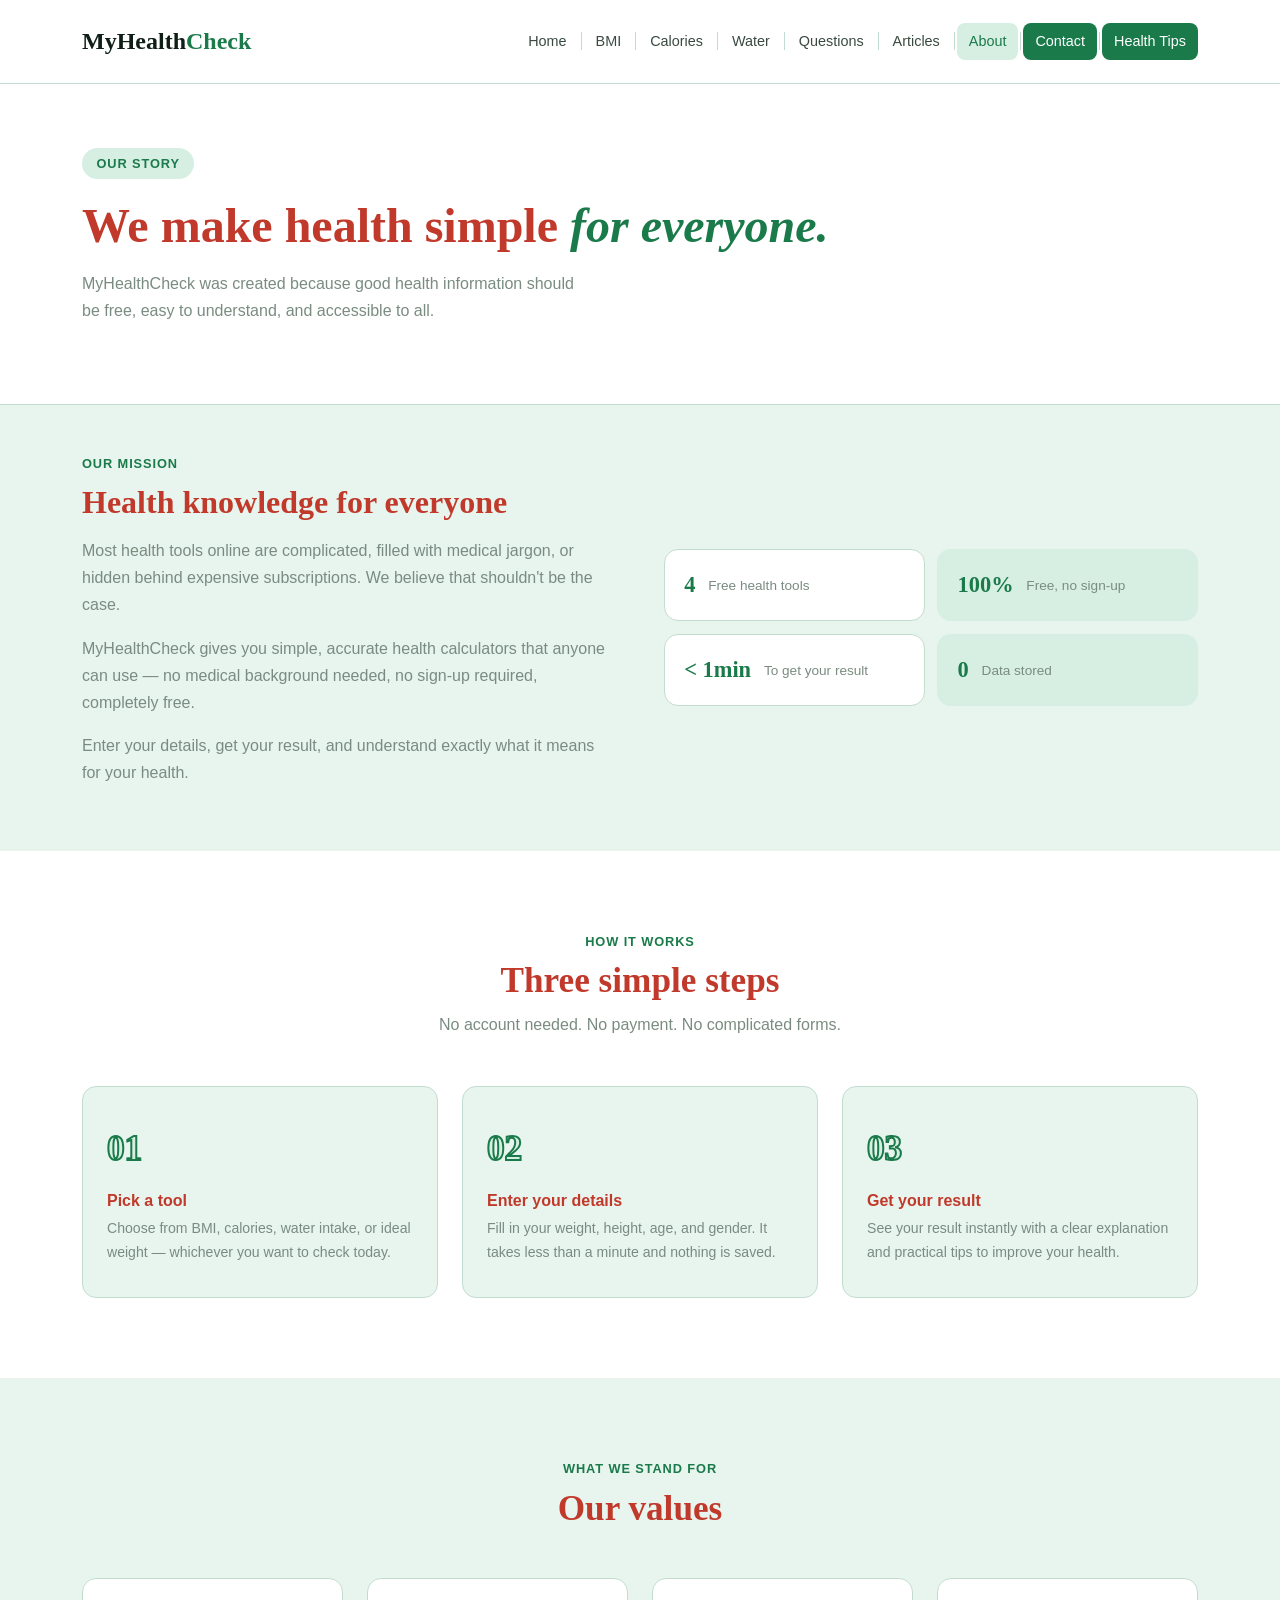
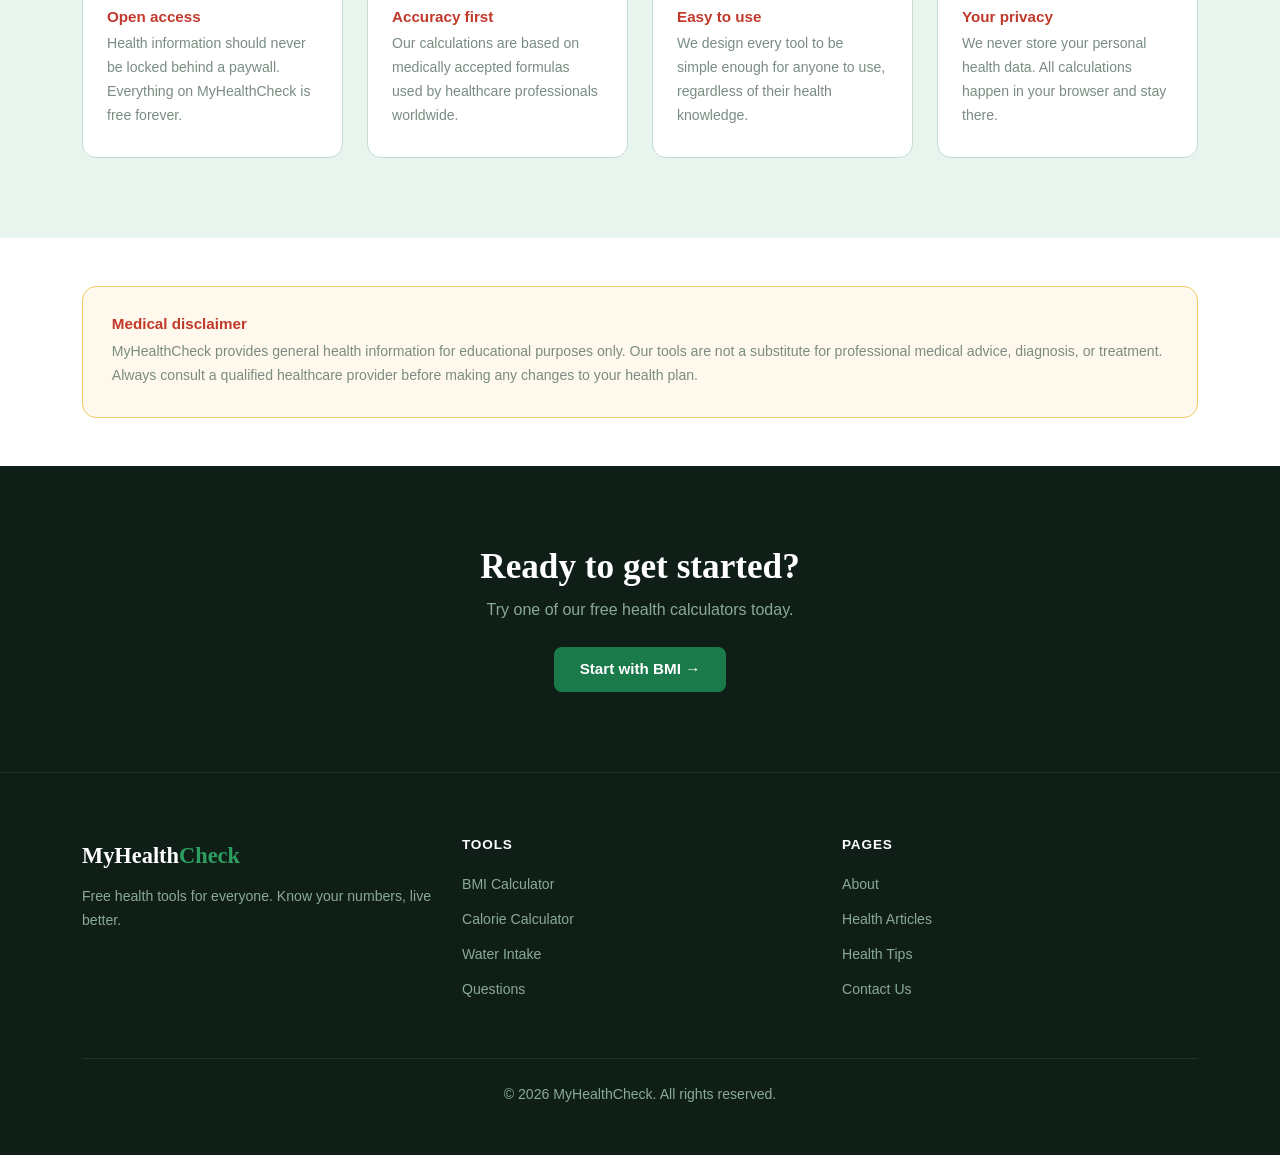
==== commit b03f3cd3: "fix the navigation link on FAQ, water intake and about" ====
--- a/About.html
+++ b/About.html
@@ -14,14 +14,10 @@
   <nav class="navbar navbar-expand-lg sticky-top">
     <div class="container">
       <a class="navbar-brand" href="index.html">MyHealth<span>Check</span></a>
-      <button class="navbar-toggler" type="button" data-bs-toggle="collapse" data-bs-target="#navMenu">
-        <span class="navbar-toggler-icon"></span>
-      </button>
+      <button class="navbar-toggler" type="button" data-bs-toggle="collapse" data-bs-target="#navMenu"><span class="navbar-toggler-icon"></span></button>
       <div class="collapse navbar-collapse" id="navMenu">
         <ul class="navbar-nav ms-auto align-items-center">
-          <li class="nav-item"><a class="nav-link active" href="index.html">Home</a></li>
-          <li class="nav-divider"></li>
-          <li class="nav-item"><a class="nav-link" href="About.html">About</a></li>
+          <li class="nav-item"><a class="nav-link" href="index.html">Home</a></li>
           <li class="nav-divider"></li>
           <li class="nav-item"><a class="nav-link" href="BMI.html">BMI</a></li>
           <li class="nav-divider"></li>
@@ -29,13 +25,15 @@
           <li class="nav-divider"></li>
           <li class="nav-item"><a class="nav-link" href="Water_intake.html">Water</a></li>
           <li class="nav-divider"></li>
+          <li class="nav-item"><a class="nav-link" href="FAQ.html">Questions</a></li>
+          <li class="nav-divider"></li>
           <li class="nav-item"><a class="nav-link" href="Articles.html">Articles</a></li>
           <li class="nav-divider"></li>
-          <li class="nav-item"><a class="nav-link" href="Health_tips.html">Health Tips</a></li>
+          <li class="nav-item"><a class="nav-link active" href="About.html">About</a></li>
           <li class="nav-divider"></li>
-          <li class="nav-item"><a class="nav-link btn-contact" href="FAQ.html">Questions</a></li>
+          <li class="nav-item"><a class="nav-link btn-contact" href="Contact.html">Contact</a></li>
           <li class="nav-divider"></li>
-          <li class="nav-item"><a class="nav-link btn-contact" href="contact.html">Contact</a></li>
+          <li class="nav-item"><a class="nav-link btn-contact" href="Health_tips.html">Health Tips</a></li>
         </ul>
       </div>
     </div>
@@ -63,22 +61,10 @@
         </div>
         <div class="col-lg-6">
           <div class="mission-stats">
-            <div class="mstat">
-              <span class="mstat-num">4</span>
-              <span class="mstat-label">Free health tools</span>
-            </div>
-            <div class="mstat accent">
-              <span class="mstat-num">100%</span>
-              <span class="mstat-label">Free, no sign-up</span>
-            </div>
-            <div class="mstat">
-              <span class="mstat-num">&lt; 1min</span>
-              <span class="mstat-label">To get your result</span>
-            </div>
-            <div class="mstat accent">
-              <span class="mstat-num">0</span>
-              <span class="mstat-label">Data stored</span>
-            </div>
+            <div class="mstat"><span class="mstat-num">4</span><span class="mstat-label">Free health tools</span></div>
+            <div class="mstat accent"><span class="mstat-num">100%</span><span class="mstat-label">Free, no sign-up</span></div>
+            <div class="mstat"><span class="mstat-num">&lt; 1min</span><span class="mstat-label">To get your result</span></div>
+            <div class="mstat accent"><span class="mstat-num">0</span><span class="mstat-label">Data stored</span></div>
           </div>
         </div>
       </div>
@@ -128,28 +114,16 @@
       </div>
       <div class="row g-4">
         <div class="col-sm-6 col-lg-3">
-          <div class="value-card">
-            <h4>Open access</h4>
-            <p>Health information should never be locked behind a paywall. Everything on MyHealthCheck is free forever.</p>
-          </div>
+          <div class="value-card"><h4>Open access</h4><p>Health information should never be locked behind a paywall. Everything on MyHealthCheck is free forever.</p></div>
         </div>
         <div class="col-sm-6 col-lg-3">
-          <div class="value-card">
-            <h4>Accuracy first</h4>
-            <p>Our calculations are based on medically accepted formulas used by healthcare professionals worldwide.</p>
-          </div>
+          <div class="value-card"><h4>Accuracy first</h4><p>Our calculations are based on medically accepted formulas used by healthcare professionals worldwide.</p></div>
         </div>
         <div class="col-sm-6 col-lg-3">
-          <div class="value-card">
-            <h4>Easy to use</h4>
-            <p>We design every tool to be simple enough for anyone to use, regardless of their health knowledge.</p>
-          </div>
+          <div class="value-card"><h4>Easy to use</h4><p>We design every tool to be simple enough for anyone to use, regardless of their health knowledge.</p></div>
         </div>
         <div class="col-sm-6 col-lg-3">
-          <div class="value-card">
-            <h4>Your privacy</h4>
-            <p>We never store your personal health data. All calculations happen in your browser and stay there.</p>
-          </div>
+          <div class="value-card"><h4>Your privacy</h4><p>We never store your personal health data. All calculations happen in your browser and stay there.</p></div>
         </div>
       </div>
     </div>
@@ -172,7 +146,7 @@
     <div class="container text-center">
       <h2>Ready to get started?</h2>
       <p>Try one of our free health calculators today.</p>
-      <a href="bmi.html" class="btn btn-primary-custom btn-lg">Start with BMI →</a>
+      <a href="BMI.html" class="btn btn-primary-custom btn-lg">Start with BMI →</a>
     </div>
   </section>
 
@@ -187,27 +161,26 @@
         <div class="col-md-4">
           <h5>Tools</h5>
           <ul>
-            <li><a href="bmi.html">BMI Calculator</a></li>
-            <li><a href="calories.html">Calorie Calculator</a></li>
-            <li><a href="water.html">Water Intake</a></li>
-            <li><a href="weight.html">Ideal Weight</a></li>
+            <li><a href="BMI.html">BMI Calculator</a></li>
+            <li><a href="Calories_calc.html">Calorie Calculator</a></li>
+            <li><a href="Water_intake.html">Water Intake</a></li>
+            <li><a href="FAQ.html">Questions</a></li>
           </ul>
         </div>
         <div class="col-md-4">
           <h5>Pages</h5>
           <ul>
-            <li><a href="about.html">About</a></li>
-            <li><a href="articles.html">Health Articles</a></li>
-            <li><a href="contact.html">Contact Us</a></li>
+            <li><a href="About.html">About</a></li>
+            <li><a href="Articles.html">Health Articles</a></li>
+            <li><a href="Health_tips.html">Health Tips</a></li>
+            <li><a href="Contact.html">Contact Us</a></li>
           </ul>
         </div>
       </div>
-      <div class="footer-bottom">
-        <p>© 2026 MyHealthCheck. All rights reserved.</p>
-      </div>
+      <div class="footer-bottom"><p>© 2026 MyHealthCheck. All rights reserved.</p></div>
     </div>
   </footer>
 
   <script src="https://cdn.jsdelivr.net/npm/bootstrap@5.3.0/dist/js/bootstrap.bundle.min.js"></script>
 </body>
-</html>+</html>
--- a/styles.css
+++ b/styles.css
@@ -26,7 +26,7 @@
 .btn-outline-custom:hover { background: var(--green-light); color: var(--green); }
 
 /* HERO */
-.hero { background: var(--white); padding: 2.5rem 0; }
+.hero { background: var(light --green-light); padding: 2.5rem 0; }
 .hero-eyebrow { display: inline-block; font-size: 0.8rem; font-weight: 600; letter-spacing: 0.07em; text-transform: uppercase; color: var(--green); background: var(--green-light); padding: 0.3rem 0.9rem; border-radius: 20px; margin-bottom: 1.2rem; }
 .hero-title { font-family: 'Fraunces', serif; font-size: clamp(2.8rem, 6vw, 4.5rem); font-weight: 900; color: var(--heading); line-height: 1.1; margin-bottom: 1rem; }
 .hero-title em { font-style: italic; color: var(--green); }
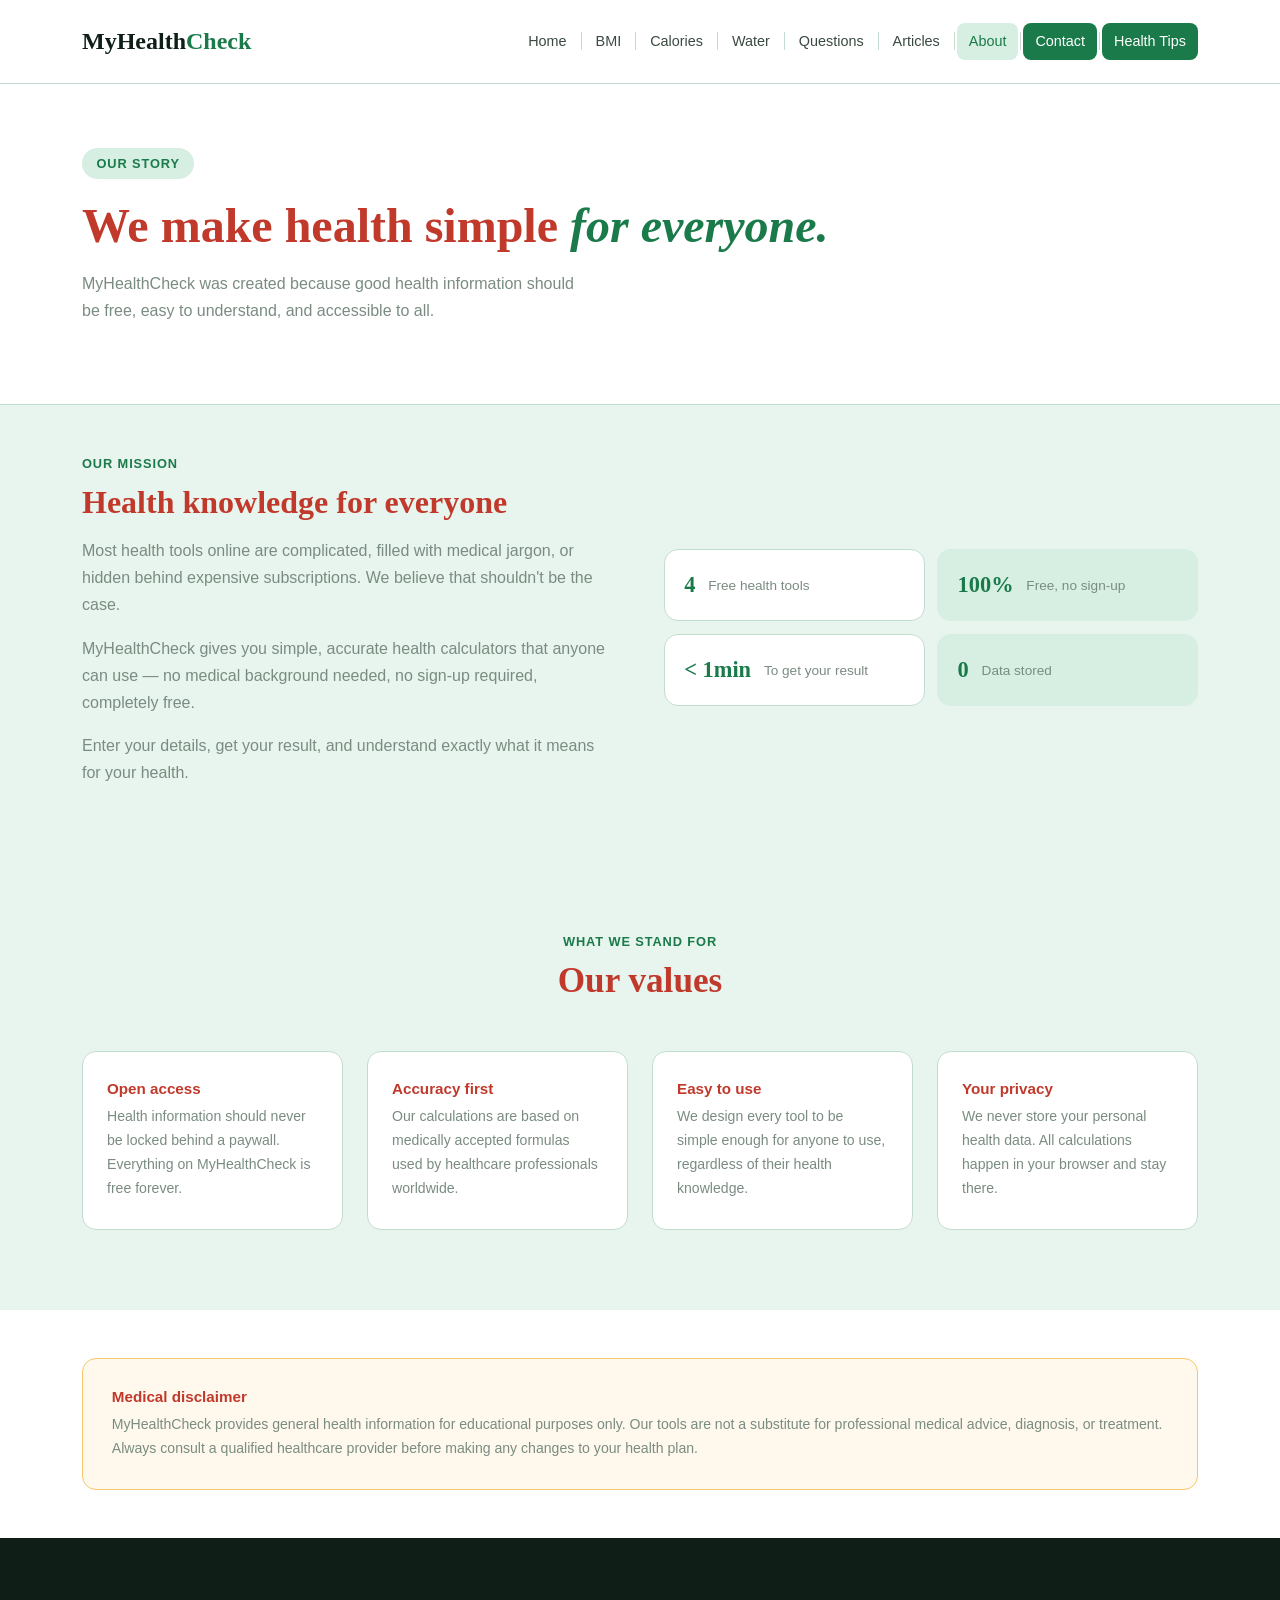
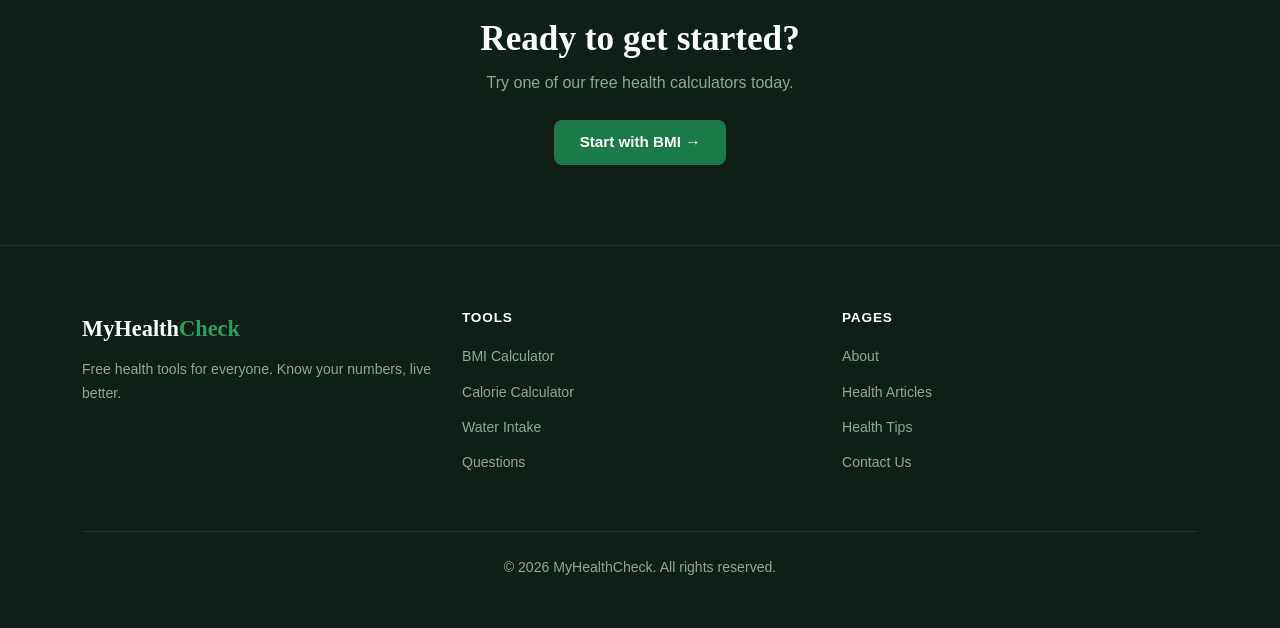
==== commit 889ce0a4: "refactor about page" ====
--- a/About.html
+++ b/About.html
@@ -65,40 +65,6 @@
             <div class="mstat accent"><span class="mstat-num">100%</span><span class="mstat-label">Free, no sign-up</span></div>
             <div class="mstat"><span class="mstat-num">&lt; 1min</span><span class="mstat-label">To get your result</span></div>
             <div class="mstat accent"><span class="mstat-num">0</span><span class="mstat-label">Data stored</span></div>
-          </div>
-        </div>
-      </div>
-    </div>
-  </section>
-
-  <!-- HOW IT WORKS -->
-  <section class="how-section">
-    <div class="container">
-      <div class="section-header">
-        <span class="section-eyebrow">How it works</span>
-        <h2>Three simple steps</h2>
-        <p>No account needed. No payment. No complicated forms.</p>
-      </div>
-      <div class="row g-4 justify-content-center">
-        <div class="col-md-4">
-          <div class="step-card">
-            <div class="step-num">01</div>
-            <h3>Pick a tool</h3>
-            <p>Choose from BMI, calories, water intake, or ideal weight — whichever you want to check today.</p>
-          </div>
-        </div>
-        <div class="col-md-4">
-          <div class="step-card">
-            <div class="step-num">02</div>
-            <h3>Enter your details</h3>
-            <p>Fill in your weight, height, age, and gender. It takes less than a minute and nothing is saved.</p>
-          </div>
-        </div>
-        <div class="col-md-4">
-          <div class="step-card">
-            <div class="step-num">03</div>
-            <h3>Get your result</h3>
-            <p>See your result instantly with a clear explanation and practical tips to improve your health.</p>
           </div>
         </div>
       </div>
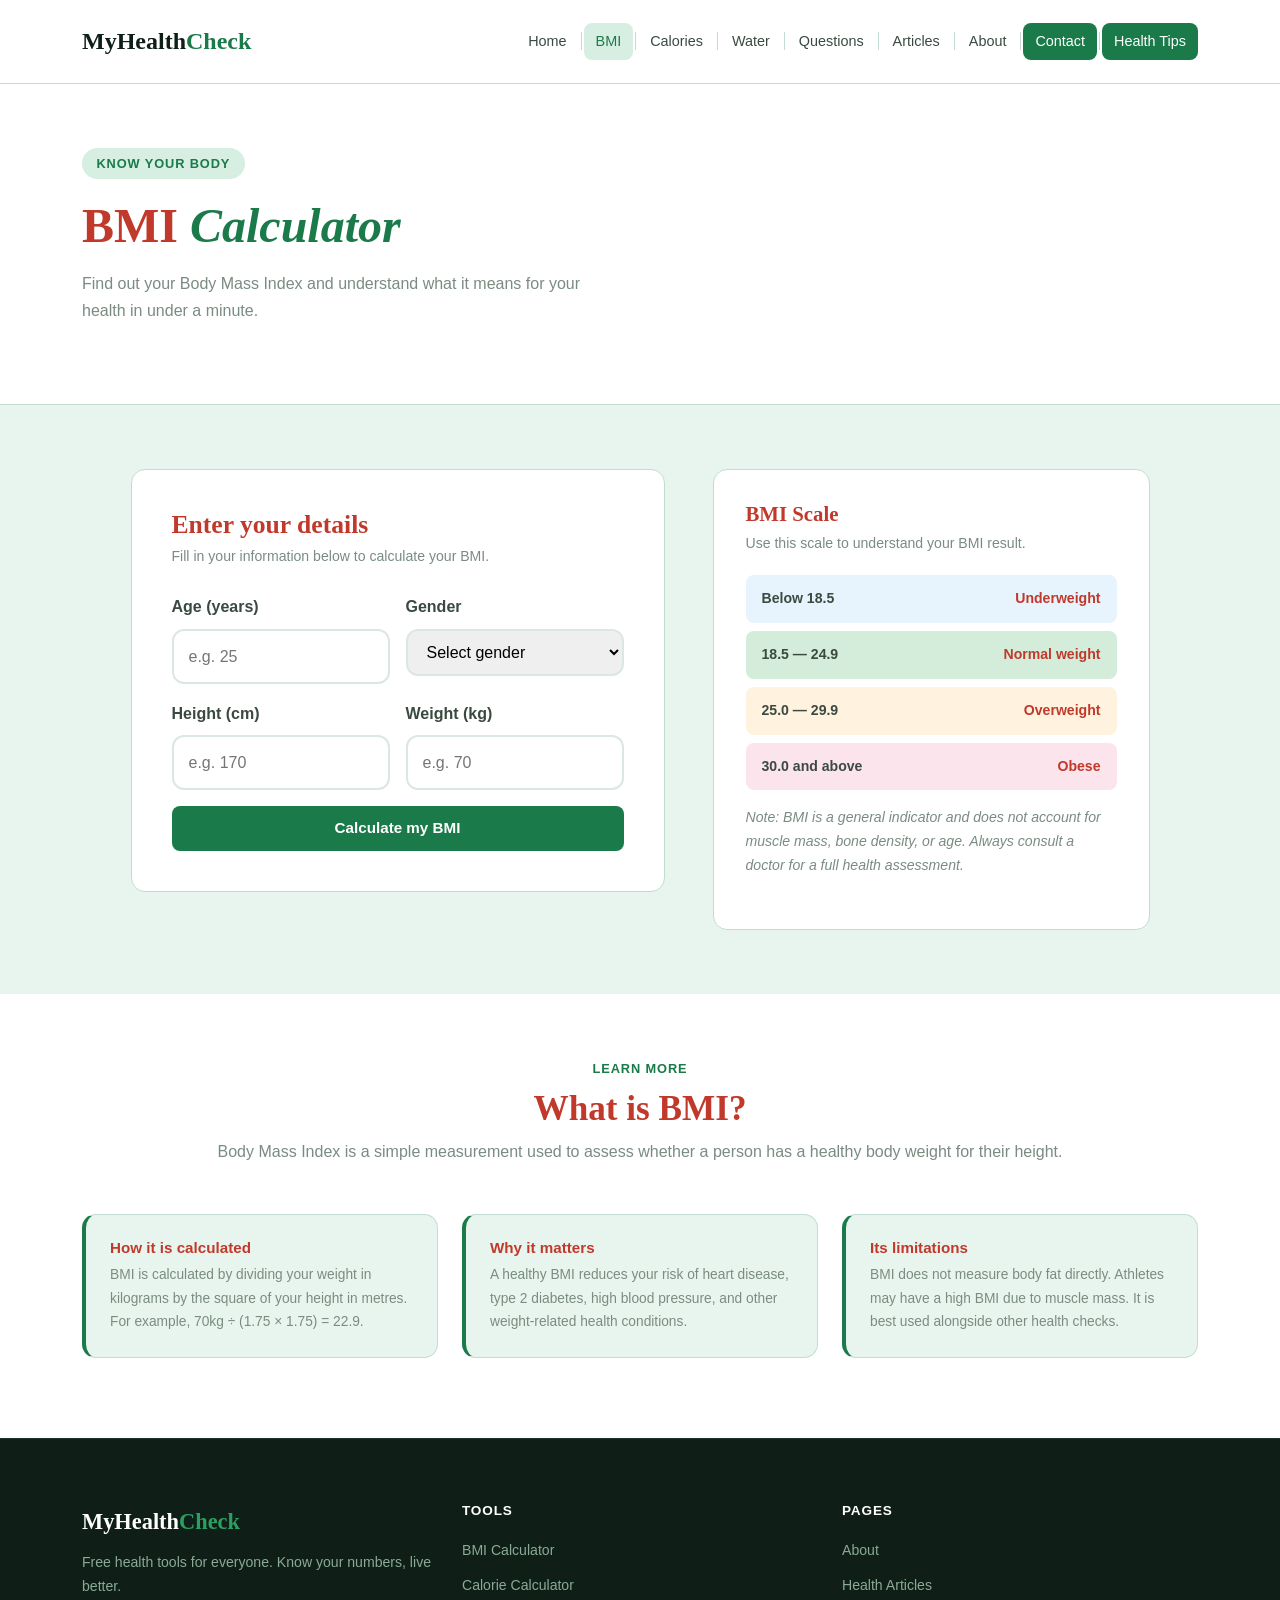
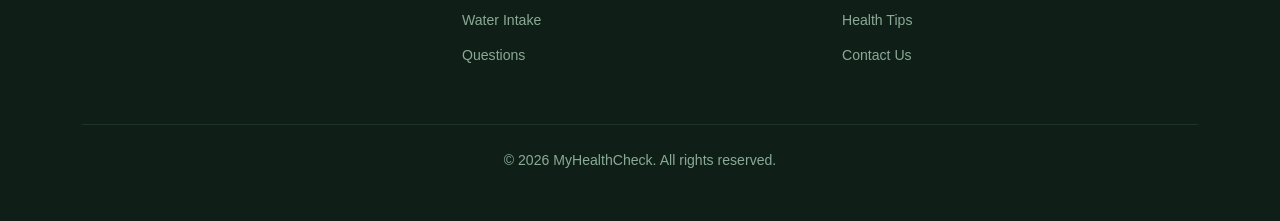
==== commit 4ca93e5c: "fix the correct page title in the about page" ====
--- a/About.html
+++ b/About.html
@@ -3,7 +3,7 @@
 <head>
   <meta charset="UTF-8" />
   <meta name="viewport" content="width=device-width, initial-scale=1.0" />
-  <title>About | MyHealthCheck</title>
+  <title>BMI Calculator | MyHealthCheck</title>
   <link href="https://cdn.jsdelivr.net/npm/bootstrap@5.3.0/dist/css/bootstrap.min.css" rel="stylesheet" />
   <link href="https://fonts.googleapis.com/css2?family=Plus+Jakarta+Sans:wght@400;500;600;700&family=Fraunces:ital,wght@0,400;0,700;1,400&display=swap" rel="stylesheet" />
   <link rel="stylesheet" href="styles.css" />
@@ -19,7 +19,7 @@
         <ul class="navbar-nav ms-auto align-items-center">
           <li class="nav-item"><a class="nav-link" href="index.html">Home</a></li>
           <li class="nav-divider"></li>
-          <li class="nav-item"><a class="nav-link" href="BMI.html">BMI</a></li>
+          <li class="nav-item"><a class="nav-link active" href="BMI.html">BMI</a></li>
           <li class="nav-divider"></li>
           <li class="nav-item"><a class="nav-link" href="Calories_calc.html">Calories</a></li>
           <li class="nav-divider"></li>
@@ -29,7 +29,7 @@
           <li class="nav-divider"></li>
           <li class="nav-item"><a class="nav-link" href="Articles.html">Articles</a></li>
           <li class="nav-divider"></li>
-          <li class="nav-item"><a class="nav-link active" href="About.html">About</a></li>
+          <li class="nav-item"><a class="nav-link" href="About.html">About</a></li>
           <li class="nav-divider"></li>
           <li class="nav-item"><a class="nav-link btn-contact" href="Contact.html">Contact</a></li>
           <li class="nav-divider"></li>
@@ -42,77 +42,108 @@
   <!-- PAGE HERO -->
   <section class="page-hero">
     <div class="container">
-      <span class="hero-eyebrow">Our story</span>
-      <h1 class="page-hero-title">We make health simple <em>for everyone.</em></h1>
-      <p class="page-hero-sub">MyHealthCheck was created because good health information should be free, easy to understand, and accessible to all.</p>
+      <span class="hero-eyebrow">Know your body</span>
+      <h1 class="page-hero-title">BMI <em>Calculator</em></h1>
+      <p class="page-hero-sub">Find out your Body Mass Index and understand what it means for your health in under a minute.</p>
     </div>
   </section>
 
-  <!-- MISSION -->
-  <section class="about-mission">
+  <!-- BMI CALCULATOR -->
+  <section class="bmi-section">
     <div class="container">
-      <div class="row align-items-center g-5">
+      <div class="row g-5 justify-content-center">
+
+        <!-- FORM -->
         <div class="col-lg-6">
-          <span class="section-eyebrow">Our mission</span>
-          <h2>Health knowledge for everyone</h2>
-          <p>Most health tools online are complicated, filled with medical jargon, or hidden behind expensive subscriptions. We believe that shouldn't be the case.</p>
-          <p>MyHealthCheck gives you simple, accurate health calculators that anyone can use — no medical background needed, no sign-up required, completely free.</p>
-          <p>Enter your details, get your result, and understand exactly what it means for your health.</p>
-        </div>
-        <div class="col-lg-6">
-          <div class="mission-stats">
-            <div class="mstat"><span class="mstat-num">4</span><span class="mstat-label">Free health tools</span></div>
-            <div class="mstat accent"><span class="mstat-num">100%</span><span class="mstat-label">Free, no sign-up</span></div>
-            <div class="mstat"><span class="mstat-num">&lt; 1min</span><span class="mstat-label">To get your result</span></div>
-            <div class="mstat accent"><span class="mstat-num">0</span><span class="mstat-label">Data stored</span></div>
+          <div class="bmi-card">
+            <h2>Enter your details</h2>
+            <p>Fill in your information below to calculate your BMI.</p>
+            <div class="row g-3">
+              <div class="col-sm-6">
+                <label for="age">Age (years)</label>
+                <input type="number" id="age" placeholder="e.g. 25" min="1" max="120" />
+                <div class="error-msg" id="ageErr">Please enter your age.</div>
+              </div>
+              <div class="col-sm-6">
+                <label for="gender">Gender</label>
+                <select id="gender">
+                  <option value="">Select gender</option>
+                  <option value="male">Male</option>
+                  <option value="female">Female</option>
+                </select>
+                <div class="error-msg" id="genderErr">Please select your gender.</div>
+              </div>
+              <div class="col-sm-6">
+                <label for="height">Height (cm)</label>
+                <input type="number" id="height" placeholder="e.g. 170" min="1" />
+                <div class="error-msg" id="heightErr">Please enter your height.</div>
+              </div>
+              <div class="col-sm-6">
+                <label for="bmiWeight">Weight (kg)</label>
+                <input type="number" id="bmiWeight" placeholder="e.g. 70" min="1" />
+                <div class="error-msg" id="weightErr">Please enter your weight.</div>
+              </div>
+              <div class="col-12">
+                <button class="btn btn-primary-custom w-100" onclick="calculateBMI()">Calculate my BMI</button>
+              </div>
+            </div>
+            <!-- RESULT -->
+            <div id="bmiResult" class="bmi-result" style="display:none;">
+              <div class="bmi-score-box">
+                <span class="bmi-score-label">Your BMI</span>
+                <span class="bmi-score" id="bmiScore">0</span>
+                <span class="bmi-category" id="bmiCategory"></span>
+              </div>
+              <p id="bmiMessage" class="bmi-message"></p>
+            </div>
           </div>
         </div>
+
+        <!-- BMI SCALE -->
+        <div class="col-lg-5">
+          <div class="bmi-scale-card">
+            <h3>BMI Scale</h3>
+            <p>Use this scale to understand your BMI result.</p>
+            <div class="bmi-scale-item underweight"><span class="bmi-range">Below 18.5</span><span class="bmi-scale-label">Underweight</span></div>
+            <div class="bmi-scale-item normal"><span class="bmi-range">18.5 — 24.9</span><span class="bmi-scale-label">Normal weight</span></div>
+            <div class="bmi-scale-item overweight"><span class="bmi-range">25.0 — 29.9</span><span class="bmi-scale-label">Overweight</span></div>
+            <div class="bmi-scale-item obese"><span class="bmi-range">30.0 and above</span><span class="bmi-scale-label">Obese</span></div>
+            <p class="bmi-note">Note: BMI is a general indicator and does not account for muscle mass, bone density, or age. Always consult a doctor for a full health assessment.</p>
+          </div>
+        </div>
+
       </div>
     </div>
   </section>
 
-  <!-- VALUES -->
-  <section class="values-section">
+  <!-- WHAT IS BMI -->
+  <section class="bmi-info-section">
     <div class="container">
       <div class="section-header">
-        <span class="section-eyebrow">What we stand for</span>
-        <h2>Our values</h2>
+        <span class="section-eyebrow">Learn more</span>
+        <h2>What is BMI?</h2>
+        <p>Body Mass Index is a simple measurement used to assess whether a person has a healthy body weight for their height.</p>
       </div>
       <div class="row g-4">
-        <div class="col-sm-6 col-lg-3">
-          <div class="value-card"><h4>Open access</h4><p>Health information should never be locked behind a paywall. Everything on MyHealthCheck is free forever.</p></div>
+        <div class="col-md-4">
+          <div class="bmi-info-card">
+            <h4>How it is calculated</h4>
+            <p>BMI is calculated by dividing your weight in kilograms by the square of your height in metres. For example, 70kg ÷ (1.75 × 1.75) = 22.9.</p>
+          </div>
         </div>
-        <div class="col-sm-6 col-lg-3">
-          <div class="value-card"><h4>Accuracy first</h4><p>Our calculations are based on medically accepted formulas used by healthcare professionals worldwide.</p></div>
+        <div class="col-md-4">
+          <div class="bmi-info-card">
+            <h4>Why it matters</h4>
+            <p>A healthy BMI reduces your risk of heart disease, type 2 diabetes, high blood pressure, and other weight-related health conditions.</p>
+          </div>
         </div>
-        <div class="col-sm-6 col-lg-3">
-          <div class="value-card"><h4>Easy to use</h4><p>We design every tool to be simple enough for anyone to use, regardless of their health knowledge.</p></div>
-        </div>
-        <div class="col-sm-6 col-lg-3">
-          <div class="value-card"><h4>Your privacy</h4><p>We never store your personal health data. All calculations happen in your browser and stay there.</p></div>
+        <div class="col-md-4">
+          <div class="bmi-info-card">
+            <h4>Its limitations</h4>
+            <p>BMI does not measure body fat directly. Athletes may have a high BMI due to muscle mass. It is best used alongside other health checks.</p>
+          </div>
         </div>
       </div>
-    </div>
-  </section>
-
-  <!-- DISCLAIMER -->
-  <section class="disclaimer-section">
-    <div class="container">
-      <div class="disclaimer-box">
-        <div>
-          <h4>Medical disclaimer</h4>
-          <p>MyHealthCheck provides general health information for educational purposes only. Our tools are not a substitute for professional medical advice, diagnosis, or treatment. Always consult a qualified healthcare provider before making any changes to your health plan.</p>
-        </div>
-      </div>
-    </div>
-  </section>
-
-  <!-- CTA -->
-  <section class="cta-banner">
-    <div class="container text-center">
-      <h2>Ready to get started?</h2>
-      <p>Try one of our free health calculators today.</p>
-      <a href="BMI.html" class="btn btn-primary-custom btn-lg">Start with BMI →</a>
     </div>
   </section>
 
@@ -148,5 +179,6 @@
   </footer>
 
   <script src="https://cdn.jsdelivr.net/npm/bootstrap@5.3.0/dist/js/bootstrap.bundle.min.js"></script>
+  <script src="BMI.js"></script>
 </body>
-</html>
+</html>
